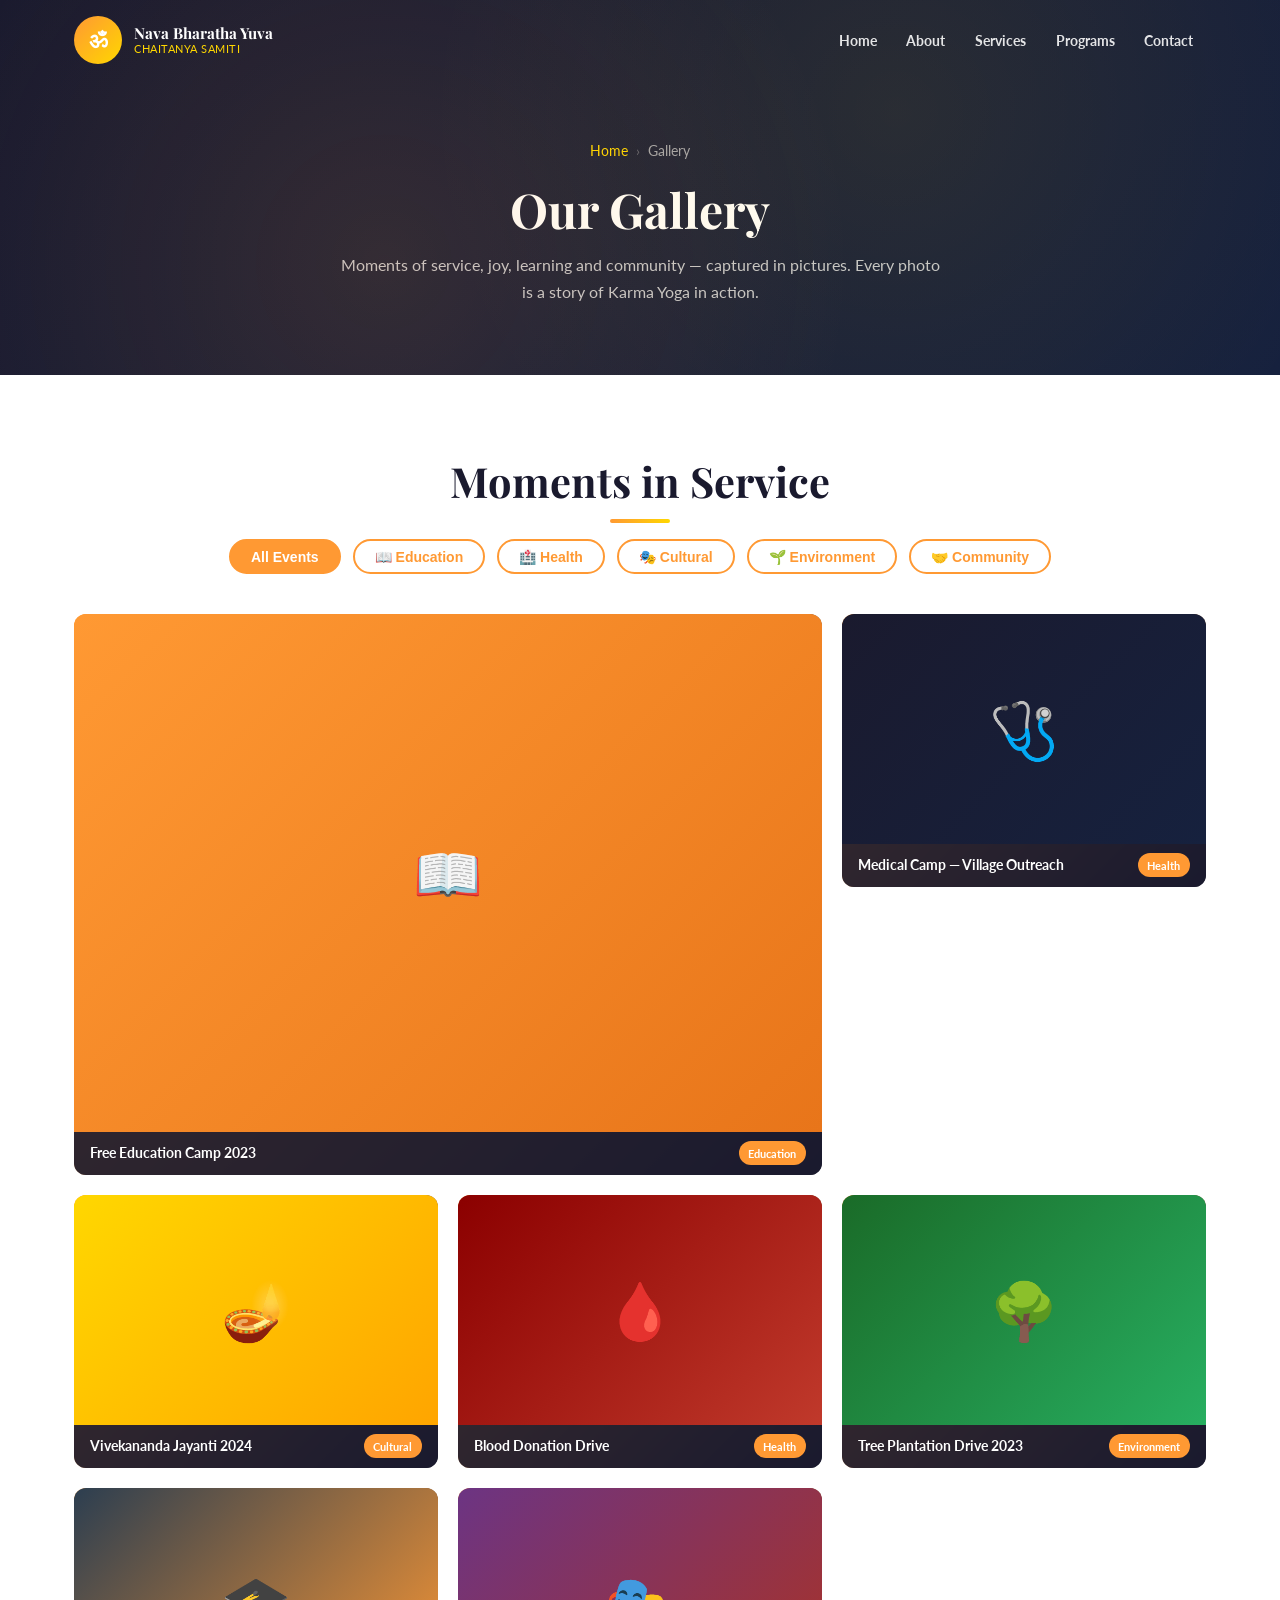
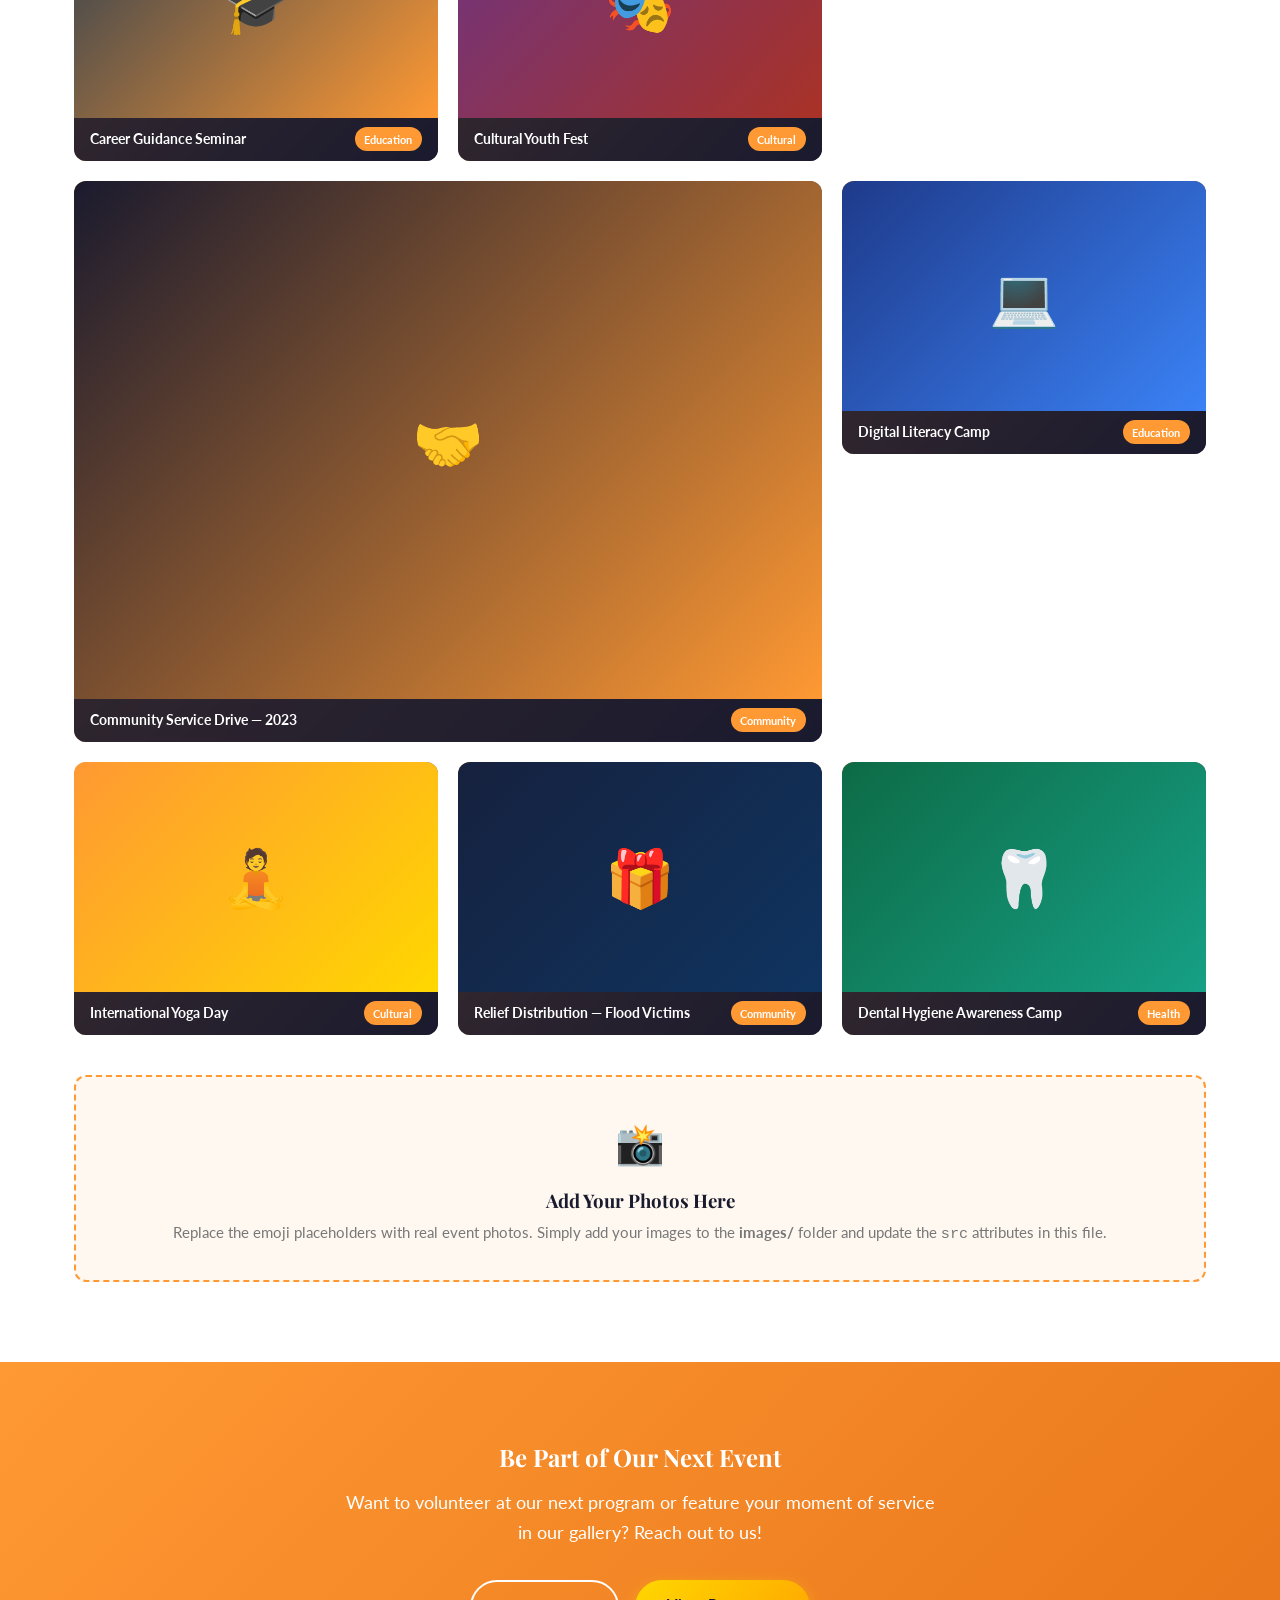
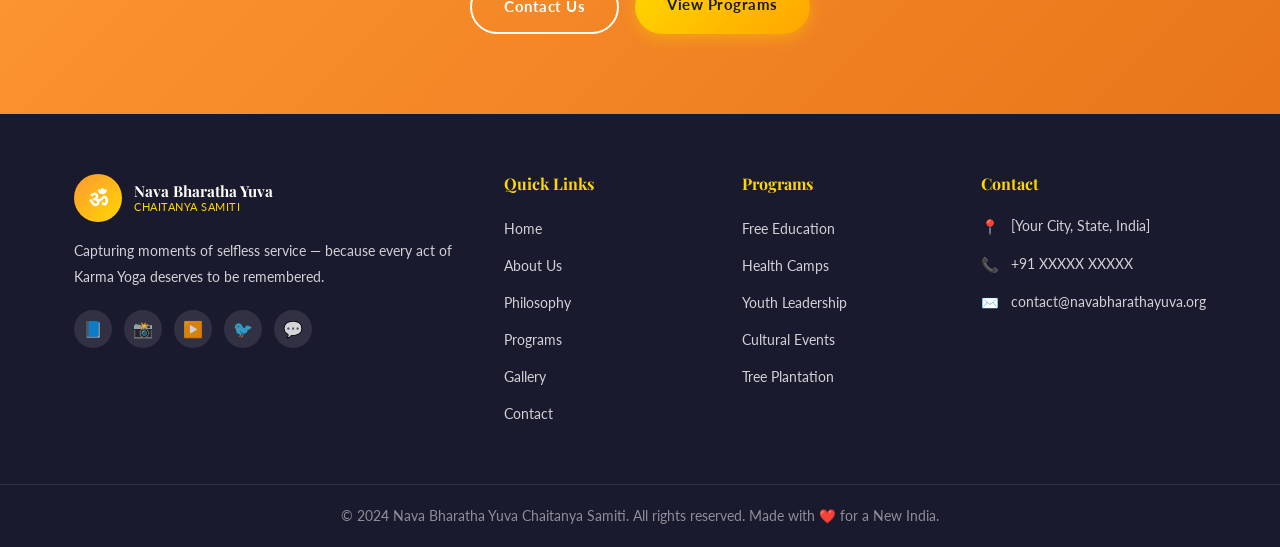
==== gallery.html @ 9624fcc8 "sample" ====
<!DOCTYPE html>
<html lang="en">
<head>
  <meta charset="UTF-8" />
  <meta name="viewport" content="width=device-width, initial-scale=1.0" />
  <title>Gallery — Nava Bharatha Yuva Chaitanya Samiti</title>
  <meta name="description" content="Photo gallery of Nava Bharatha Yuva Chaitanya Samiti events — education camps, health drives, cultural programs, tree plantation and community service." />
  <link rel="stylesheet" href="css/style.css" />
  <link rel="icon" href="data:image/svg+xml,<svg xmlns=%22http://www.w3.org/2000/svg%22 viewBox=%220 0 100 100%22><text y=%22.9em%22 font-size=%2290%22>🪔</text></svg>" />
  <style>
    /* Gallery specific overrides */
    .gallery-item {
      cursor: pointer;
      display: flex;
      flex-direction: column;
      overflow: hidden;
      position: relative;
    }
    .gitem-bg {
      flex: 1;
      display: flex;
      align-items: center;
      justify-content: center;
      font-size: 3.5rem;
      min-height: 180px;
      transition: transform 0.3s ease;
    }
    .gallery-item:hover .gitem-bg { transform: scale(1.07); }
    .gitem-footer {
      background: rgba(26,26,46,0.85);
      color: #fff;
      padding: 0.6rem 1rem;
      font-size: 0.85rem;
      font-weight: 700;
      display: flex;
      justify-content: space-between;
      align-items: center;
    }
    .gitem-cat {
      background: #FF9933;
      color: #fff;
      font-size: 0.7rem;
      padding: 0.15rem 0.6rem;
      border-radius: 50px;
      font-weight: 700;
    }
  </style>
</head>
<body>

<div id="page-loader">
  <div class="loader-om">🪔</div>
  <div class="loader-text">Nava Bharatha Yuva Chaitanya Samiti</div>
</div>

<!-- ── Navbar ── -->
<nav id="navbar">
  <div class="nav-container">
    <a href="index.html" class="nav-logo">
      <div class="nav-logo-icon">ॐ</div>
      <div class="nav-logo-text">
        <div class="name">Nava Bharatha Yuva</div>
        <div class="tagline">Chaitanya Samiti</div>
      </div>
    </a>
    <ul class="nav-links">
      <li><a href="index.html">Home</a></li>
      <li><a href="about.html">About</a></li>
      <li><a href="services.html">Services</a></li>
      <li><a href="programs.html">Programs</a></li>
      <li><a href="contact.html">Contact</a></li>
    </ul>
    <div class="hamburger" role="button" aria-label="Toggle menu">
      <span></span><span></span><span></span>
    </div>
  </div>
</nav>

<!-- ── Page Hero ── -->
<div class="page-hero">
  <div class="container">
    <div class="breadcrumb">
      <a href="index.html">Home</a>
      <span class="sep">›</span>
      <span>Gallery</span>
    </div>
    <h1>Our Gallery</h1>
    <p>Moments of service, joy, learning and community — captured in pictures. Every photo is a story of Karma Yoga in action.</p>
  </div>
</div>

<!-- ── Gallery ── -->
<section>
  <div class="container">
    <h2 class="section-title reveal">Moments in Service</h2>
    <span class="section-divider reveal"></span>

    <!-- Filter Buttons -->
    <div class="gallery-filters reveal">
      <button class="filter-btn active" data-filter="all">All Events</button>
      <button class="filter-btn" data-filter="education">📖 Education</button>
      <button class="filter-btn" data-filter="health">🏥 Health</button>
      <button class="filter-btn" data-filter="cultural">🎭 Cultural</button>
      <button class="filter-btn" data-filter="environment">🌱 Environment</button>
      <button class="filter-btn" data-filter="community">🤝 Community</button>
    </div>

    <!-- Gallery Grid -->
    <div class="gallery-grid">

      <div class="gallery-item span2" data-cat="education">
        <div class="gitem-bg" style="background:linear-gradient(135deg,#FF9933,#E8751A);">📖</div>
        <div class="gitem-footer">
          <span>Free Education Camp 2023</span>
          <span class="gitem-cat">Education</span>
        </div>
      </div>

      <div class="gallery-item" data-cat="health">
        <div class="gitem-bg" style="background:linear-gradient(135deg,#1A1A2E,#16213E);">🩺</div>
        <div class="gitem-footer">
          <span>Medical Camp — Village Outreach</span>
          <span class="gitem-cat">Health</span>
        </div>
      </div>

      <div class="gallery-item" data-cat="cultural">
        <div class="gitem-bg" style="background:linear-gradient(135deg,#FFD700,#FFA500);">🪔</div>
        <div class="gitem-footer">
          <span>Vivekananda Jayanti 2024</span>
          <span class="gitem-cat">Cultural</span>
        </div>
      </div>

      <div class="gallery-item" data-cat="health">
        <div class="gitem-bg" style="background:linear-gradient(135deg,#8B0000,#C0392B);">🩸</div>
        <div class="gitem-footer">
          <span>Blood Donation Drive</span>
          <span class="gitem-cat">Health</span>
        </div>
      </div>

      <div class="gallery-item" data-cat="environment">
        <div class="gitem-bg" style="background:linear-gradient(135deg,#1a6b28,#27ae60);">🌳</div>
        <div class="gitem-footer">
          <span>Tree Plantation Drive 2023</span>
          <span class="gitem-cat">Environment</span>
        </div>
      </div>

      <div class="gallery-item" data-cat="education">
        <div class="gitem-bg" style="background:linear-gradient(135deg,#2c3e50,#FF9933);">🎓</div>
        <div class="gitem-footer">
          <span>Career Guidance Seminar</span>
          <span class="gitem-cat">Education</span>
        </div>
      </div>

      <div class="gallery-item" data-cat="cultural">
        <div class="gitem-bg" style="background:linear-gradient(135deg,#6c3483,#a93226);">🎭</div>
        <div class="gitem-footer">
          <span>Cultural Youth Fest</span>
          <span class="gitem-cat">Cultural</span>
        </div>
      </div>

      <div class="gallery-item span2" data-cat="community">
        <div class="gitem-bg" style="background:linear-gradient(135deg,#1A1A2E,#FF9933);">🤝</div>
        <div class="gitem-footer">
          <span>Community Service Drive — 2023</span>
          <span class="gitem-cat">Community</span>
        </div>
      </div>

      <div class="gallery-item" data-cat="education">
        <div class="gitem-bg" style="background:linear-gradient(135deg,#1e3a8a,#3b82f6);">💻</div>
        <div class="gitem-footer">
          <span>Digital Literacy Camp</span>
          <span class="gitem-cat">Education</span>
        </div>
      </div>

      <div class="gallery-item" data-cat="cultural">
        <div class="gitem-bg" style="background:linear-gradient(135deg,#FF9933,#FFD700);">🧘</div>
        <div class="gitem-footer">
          <span>International Yoga Day</span>
          <span class="gitem-cat">Cultural</span>
        </div>
      </div>

      <div class="gallery-item" data-cat="community">
        <div class="gitem-bg" style="background:linear-gradient(135deg,#16213E,#0f3460);">🎁</div>
        <div class="gitem-footer">
          <span>Relief Distribution — Flood Victims</span>
          <span class="gitem-cat">Community</span>
        </div>
      </div>

      <div class="gallery-item" data-cat="health">
        <div class="gitem-bg" style="background:linear-gradient(135deg,#0d6b46,#16a085);">🦷</div>
        <div class="gitem-footer">
          <span>Dental Hygiene Awareness Camp</span>
          <span class="gitem-cat">Health</span>
        </div>
      </div>

    </div>

    <!-- Upload Note -->
    <div style="background:#FFF8F0;border:2px dashed #FF9933;border-radius:12px;padding:2rem;text-align:center;margin-top:2.5rem;" class="reveal">
      <div style="font-size:2.5rem;margin-bottom:0.75rem;">📸</div>
      <h3 style="margin-bottom:0.5rem;">Add Your Photos Here</h3>
      <p style="color:#777;font-size:0.95rem;">Replace the emoji placeholders with real event photos. Simply add your images to the <strong>images/</strong> folder and update the <code>src</code> attributes in this file.</p>
    </div>
  </div>
</section>

<!-- ── CTA ── -->
<section class="cta-section">
  <div class="container">
    <h2 class="reveal">Be Part of Our Next Event</h2>
    <p class="reveal">Want to volunteer at our next program or feature your moment of service in our gallery? Reach out to us!</p>
    <div class="cta-buttons reveal">
      <a href="contact.html" class="btn btn-outline">Contact Us</a>
      <a href="programs.html" class="btn btn-gold">View Programs</a>
    </div>
  </div>
</section>

<!-- ── Footer ── -->
<footer>
  <div class="container">
    <div class="footer-grid">
      <div class="footer-brand">
        <div class="nav-logo" style="margin-bottom:1rem;">
          <div class="nav-logo-icon" style="background:linear-gradient(135deg,#FF9933,#FFD700);">ॐ</div>
          <div class="nav-logo-text">
            <div class="name">Nava Bharatha Yuva</div>
            <div class="tagline">Chaitanya Samiti</div>
          </div>
        </div>
        <p>Capturing moments of selfless service — because every act of Karma Yoga deserves to be remembered.</p>
        <div class="social-links">
          <a href="#" class="social-link">📘</a>
          <a href="#" class="social-link">📸</a>
          <a href="#" class="social-link">▶️</a>
          <a href="#" class="social-link">🐦</a>
          <a href="#" class="social-link">💬</a>
        </div>
      </div>
      <div class="footer-col">
        <h4>Quick Links</h4>
        <ul>
          <li><a href="index.html">Home</a></li>
          <li><a href="about.html">About Us</a></li>
          <li><a href="philosophy.html">Philosophy</a></li>
          <li><a href="programs.html">Programs</a></li>
          <li><a href="gallery.html">Gallery</a></li>
          <li><a href="contact.html">Contact</a></li>
        </ul>
      </div>
      <div class="footer-col">
        <h4>Programs</h4>
        <ul>
          <li><a href="programs.html">Free Education</a></li>
          <li><a href="programs.html">Health Camps</a></li>
          <li><a href="programs.html">Youth Leadership</a></li>
          <li><a href="programs.html">Cultural Events</a></li>
          <li><a href="programs.html">Tree Plantation</a></li>
        </ul>
      </div>
      <div class="footer-col">
        <h4>Contact</h4>
        <div class="footer-contact-item">
          <span class="icon">📍</span>
          <span>[Your City, State, India]</span>
        </div>
        <div class="footer-contact-item">
          <span class="icon">📞</span>
          <span>+91 XXXXX XXXXX</span>
        </div>
        <div class="footer-contact-item">
          <span class="icon">✉️</span>
          <span>contact@navabharathayuva.org</span>
        </div>
      </div>
    </div>
  </div>
  <div class="footer-bottom">
    <div class="container">
      <p>© 2024 Nava Bharatha Yuva Chaitanya Samiti. All rights reserved. Made with <span>❤️</span> for a New India.</p>
    </div>
  </div>
</footer>

<script src="js/main.js"></script>
</body>
</html>
---- css/style.css ----
/* =========================================
   Nava Bharatha Yuva Chaitanya Samiti
   Main Stylesheet
   Color Palette:
     Saffron:     #FF6B00
     Deep Saffron:#FF9933
     Gold:        #FFD700
     Dark:        #1A1A2E
     White:       #FFFFFF
     Light BG:    #FFF8F0
========================================= */

@import url('https://fonts.googleapis.com/css2?family=Playfair+Display:ital,wght@0,400;0,600;0,700;1,400;1,600&family=Lato:wght@300;400;700&family=Tiro+Devanagari+Sanskrit&display=swap');

/* ── Reset & Base ──────────────────────── */
*, *::before, *::after { box-sizing: border-box; margin: 0; padding: 0; }

:root {
  --saffron:      #FF9933;
  --deep-saffron: #E8751A;
  --gold:         #FFD700;
  --dark:         #1A1A2E;
  --dark-alt:     #16213E;
  --white:        #FFFFFF;
  --light-bg:     #FFF8F0;
  --light-gray:   #F5F5F5;
  --text-body:    #333333;
  --text-muted:   #777777;
  --shadow:       0 4px 24px rgba(0,0,0,0.10);
  --shadow-heavy: 0 8px 40px rgba(0,0,0,0.18);
  --radius:       12px;
  --transition:   0.3s ease;
}

html { scroll-behavior: smooth; }

body {
  font-family: 'Lato', sans-serif;
  color: var(--text-body);
  background: var(--white);
  line-height: 1.7;
  overflow-x: hidden;
}

img { max-width: 100%; height: auto; display: block; }
a  { text-decoration: none; color: inherit; }
ul { list-style: none; }

/* ── Typography ────────────────────────── */
h1, h2, h3, h4 {
  font-family: 'Playfair Display', serif;
  line-height: 1.25;
  color: var(--dark);
}

.section-title {
  font-size: clamp(1.8rem, 4vw, 2.6rem);
  text-align: center;
  margin-bottom: 0.5rem;
}

.section-subtitle {
  text-align: center;
  color: var(--text-muted);
  font-size: 1.05rem;
  max-width: 620px;
  margin: 0 auto 3rem;
}

.section-divider {
  display: block;
  width: 60px;
  height: 4px;
  background: linear-gradient(90deg, var(--saffron), var(--gold));
  border-radius: 2px;
  margin: 0.75rem auto 1rem;
}

/* ── Layout ────────────────────────────── */
.container { max-width: 1180px; margin: 0 auto; padding: 0 1.5rem; }

section { padding: 80px 0; }

.section-light { background: var(--light-bg); }
.section-dark  { background: var(--dark); color: var(--white); }
.section-dark h2, .section-dark h3 { color: var(--white); }
.section-dark .section-subtitle { color: rgba(255,255,255,0.7); }

/* ── Buttons ───────────────────────────── */
.btn {
  display: inline-block;
  padding: 0.75rem 2rem;
  border-radius: 50px;
  font-weight: 700;
  font-size: 0.95rem;
  letter-spacing: 0.5px;
  cursor: pointer;
  transition: transform var(--transition), box-shadow var(--transition), background var(--transition);
  border: none;
}

.btn-primary {
  background: linear-gradient(135deg, var(--saffron), var(--deep-saffron));
  color: var(--white);
  box-shadow: 0 4px 15px rgba(255,153,51,0.4);
}
.btn-primary:hover {
  transform: translateY(-2px);
  box-shadow: 0 8px 25px rgba(255,153,51,0.5);
}

.btn-outline {
  background: transparent;
  color: var(--white);
  border: 2px solid var(--white);
}
.btn-outline:hover {
  background: var(--white);
  color: var(--saffron);
  transform: translateY(-2px);
}

.btn-gold {
  background: linear-gradient(135deg, var(--gold), #FFA500);
  color: var(--dark);
  box-shadow: 0 4px 15px rgba(255,215,0,0.4);
}
.btn-gold:hover {
  transform: translateY(-2px);
  box-shadow: 0 8px 25px rgba(255,215,0,0.5);
}

/* ── Navbar ────────────────────────────── */
#navbar {
  position: fixed;
  top: 0; left: 0; right: 0;
  z-index: 1000;
  padding: 1rem 0;
  transition: background var(--transition), box-shadow var(--transition), padding var(--transition);
}

#navbar.scrolled {
  background: rgba(26,26,46,0.97);
  box-shadow: 0 2px 20px rgba(0,0,0,0.3);
  padding: 0.6rem 0;
  backdrop-filter: blur(8px);
}

.nav-container {
  display: flex;
  align-items: center;
  justify-content: space-between;
  max-width: 1180px;
  margin: 0 auto;
  padding: 0 1.5rem;
}

.nav-logo {
  display: flex;
  align-items: center;
  gap: 0.75rem;
}

.nav-logo-icon {
  width: 48px;
  height: 48px;
  background: linear-gradient(135deg, var(--saffron), var(--gold));
  border-radius: 50%;
  display: flex;
  align-items: center;
  justify-content: center;
  font-size: 1.4rem;
  color: var(--white);
  font-weight: 700;
  flex-shrink: 0;
}

.nav-logo-text {
  line-height: 1.2;
}
.nav-logo-text .name {
  font-family: 'Playfair Display', serif;
  font-size: 0.95rem;
  font-weight: 700;
  color: var(--white);
}
.nav-logo-text .tagline {
  font-size: 0.7rem;
  color: var(--gold);
  letter-spacing: 0.5px;
  text-transform: uppercase;
}

.nav-links {
  display: flex;
  align-items: center;
  gap: 0.25rem;
}

.nav-links a {
  color: rgba(255,255,255,0.88);
  font-size: 0.9rem;
  font-weight: 700;
  padding: 0.4rem 0.8rem;
  border-radius: 6px;
  transition: color var(--transition), background var(--transition);
  position: relative;
}

.nav-links a::after {
  content: '';
  position: absolute;
  bottom: -2px; left: 50%;
  width: 0; height: 2px;
  background: var(--gold);
  transition: width var(--transition), left var(--transition);
  border-radius: 2px;
}
.nav-links a:hover::after,
.nav-links a.active::after { width: 80%; left: 10%; }
.nav-links a:hover { color: var(--gold); }
.nav-links a.active { color: var(--gold); }

.nav-donate-btn {
  background: linear-gradient(135deg, var(--saffron), var(--deep-saffron));
  color: var(--white) !important;
  padding: 0.45rem 1.2rem !important;
  border-radius: 50px !important;
  box-shadow: 0 4px 12px rgba(255,153,51,0.4);
}
.nav-donate-btn:hover { transform: translateY(-1px); }
.nav-donate-btn::after { display: none; }

.hamburger {
  display: none;
  flex-direction: column;
  gap: 5px;
  cursor: pointer;
  padding: 4px;
}
.hamburger span {
  display: block;
  width: 26px; height: 2px;
  background: var(--white);
  border-radius: 2px;
  transition: transform var(--transition), opacity var(--transition);
}
.hamburger.open span:nth-child(1) { transform: translateY(7px) rotate(45deg); }
.hamburger.open span:nth-child(2) { opacity: 0; }
.hamburger.open span:nth-child(3) { transform: translateY(-7px) rotate(-45deg); }

/* ── Hero ──────────────────────────────── */
#hero {
  min-height: 100vh;
  background:
    linear-gradient(to bottom, rgba(26,26,46,0.75) 0%, rgba(26,26,46,0.55) 60%, rgba(26,26,46,0.85) 100%),
    url('../images/hero-bg.jpg') center/cover no-repeat fixed;
  display: flex;
  align-items: center;
  justify-content: center;
  text-align: center;
  color: var(--white);
  position: relative;
  overflow: hidden;
}

.hero-bg-pattern {
  position: absolute; inset: 0;
  background-image: radial-gradient(circle at 20% 80%, rgba(255,153,51,0.15) 0%, transparent 50%),
                    radial-gradient(circle at 80% 20%, rgba(255,215,0,0.12) 0%, transparent 50%);
  pointer-events: none;
}

.hero-content { position: relative; z-index: 2; padding: 2rem 1.5rem; max-width: 860px; }

.hero-badge {
  display: inline-block;
  background: rgba(255,153,51,0.2);
  border: 1px solid rgba(255,153,51,0.5);
  color: var(--gold);
  padding: 0.35rem 1.2rem;
  border-radius: 50px;
  font-size: 0.8rem;
  letter-spacing: 2px;
  text-transform: uppercase;
  margin-bottom: 1.5rem;
  animation: fadeInDown 0.8s ease both;
}

.hero-title {
  font-size: clamp(2rem, 5vw, 3.5rem);
  color: var(--white);
  margin-bottom: 0.5rem;
  animation: fadeInDown 0.9s ease 0.1s both;
}
.hero-title span { color: var(--gold); }

.hero-subtitle {
  font-size: clamp(0.95rem, 2.5vw, 1.2rem);
  color: rgba(255,255,255,0.85);
  margin-bottom: 2rem;
  font-weight: 300;
  letter-spacing: 1px;
  animation: fadeInDown 1s ease 0.2s both;
}

.hero-quote {
  font-family: 'Playfair Display', serif;
  font-size: clamp(1.1rem, 3vw, 1.6rem);
  font-style: italic;
  color: var(--gold);
  border-left: 4px solid var(--saffron);
  padding: 1rem 1.5rem;
  margin: 1.5rem auto 2.5rem;
  max-width: 700px;
  background: rgba(255,153,51,0.08);
  border-radius: 0 12px 12px 0;
  animation: fadeInUp 1.1s ease 0.3s both;
}

.hero-quote cite { display: block; font-size: 0.85rem; color: rgba(255,255,255,0.7); font-style: normal; margin-top: 0.5rem; }

.hero-buttons {
  display: flex;
  gap: 1rem;
  justify-content: center;
  flex-wrap: wrap;
  animation: fadeInUp 1.2s ease 0.4s both;
}

.hero-scroll {
  position: absolute;
  bottom: 2rem;
  left: 50%;
  transform: translateX(-50%);
  animation: bounce 2s infinite;
  color: rgba(255,255,255,0.7);
  font-size: 1.5rem;
  cursor: pointer;
}

/* ── Stats Bar ─────────────────────────── */
.stats-bar {
  background: linear-gradient(135deg, var(--dark), var(--dark-alt));
  padding: 2.5rem 0;
}
.stats-grid {
  display: grid;
  grid-template-columns: repeat(4, 1fr);
  gap: 1rem;
  text-align: center;
}
.stat-item { padding: 1rem; }
.stat-number {
  font-family: 'Playfair Display', serif;
  font-size: 2.5rem;
  font-weight: 700;
  color: var(--gold);
  line-height: 1;
}
.stat-label { font-size: 0.85rem; color: rgba(255,255,255,0.7); margin-top: 0.3rem; text-transform: uppercase; letter-spacing: 1px; }

/* ── About Snippet ─────────────────────── */
.about-grid {
  display: grid;
  grid-template-columns: 1fr 1fr;
  gap: 4rem;
  align-items: center;
}
.about-img-wrap {
  position: relative;
}
.about-img-wrap img {
  border-radius: var(--radius);
  box-shadow: var(--shadow-heavy);
  width: 100%;
}
.about-img-badge {
  position: absolute;
  bottom: -1rem;
  right: -1rem;
  background: linear-gradient(135deg, var(--saffron), var(--gold));
  color: var(--white);
  padding: 1rem 1.5rem;
  border-radius: var(--radius);
  font-family: 'Playfair Display', serif;
  text-align: center;
  box-shadow: var(--shadow);
}
.about-img-badge strong { display: block; font-size: 1.8rem; line-height: 1; }
.about-img-badge span { font-size: 0.75rem; }

.about-content { }
.about-content h2 { margin-bottom: 1.25rem; }
.about-content p { color: var(--text-muted); margin-bottom: 1rem; }
.about-content .btn { margin-top: 1rem; }

/* ── Pillars ───────────────────────────── */
.pillars-grid {
  display: grid;
  grid-template-columns: repeat(3, 1fr);
  gap: 2rem;
}
.pillar-card {
  background: var(--white);
  border-radius: var(--radius);
  padding: 2rem;
  text-align: center;
  box-shadow: var(--shadow);
  border-top: 4px solid var(--saffron);
  transition: transform var(--transition), box-shadow var(--transition);
}
.pillar-card:hover { transform: translateY(-6px); box-shadow: var(--shadow-heavy); }
.pillar-icon {
  font-size: 2.5rem;
  margin-bottom: 1rem;
  display: block;
}
.pillar-card h3 { font-size: 1.2rem; margin-bottom: 0.75rem; }
.pillar-card p { color: var(--text-muted); font-size: 0.95rem; }

/* ── Programs Preview ──────────────────── */
.programs-grid {
  display: grid;
  grid-template-columns: repeat(3, 1fr);
  gap: 2rem;
}
.program-card {
  border-radius: var(--radius);
  overflow: hidden;
  box-shadow: var(--shadow);
  background: var(--white);
  transition: transform var(--transition);
}
.program-card:hover { transform: translateY(-5px); }
.program-card-img {
  height: 200px;
  background: linear-gradient(135deg, var(--saffron), var(--deep-saffron));
  display: flex;
  align-items: center;
  justify-content: center;
  font-size: 4rem;
}
.program-card-body { padding: 1.5rem; }
.program-card-body h3 { font-size: 1.15rem; margin-bottom: 0.5rem; }
.program-card-body p { font-size: 0.9rem; color: var(--text-muted); }

/* ── Quote Rotator ─────────────────────── */
#quote-section {
  background: linear-gradient(135deg, var(--dark) 0%, var(--dark-alt) 100%);
  padding: 80px 0;
  text-align: center;
  position: relative;
  overflow: hidden;
}
#quote-section::before {
  content: '\201C';
  position: absolute;
  top: -2rem; left: 5%;
  font-size: 15rem;
  color: rgba(255,153,51,0.06);
  font-family: Georgia, serif;
  line-height: 1;
  pointer-events: none;
}
.quote-rotator { max-width: 800px; margin: 0 auto; }
.quote-text {
  font-family: 'Playfair Display', serif;
  font-size: clamp(1.3rem, 3vw, 2rem);
  font-style: italic;
  color: var(--white);
  min-height: 6rem;
  display: flex;
  align-items: center;
  justify-content: center;
  transition: opacity 0.6s ease;
  line-height: 1.5;
}
.quote-text.fade { opacity: 0; }
.quote-attribution {
  color: var(--gold);
  font-size: 0.9rem;
  margin-top: 1.5rem;
  letter-spacing: 2px;
  text-transform: uppercase;
}
.quote-dots {
  display: flex;
  gap: 0.5rem;
  justify-content: center;
  margin-top: 2rem;
}
.quote-dot {
  width: 8px; height: 8px;
  border-radius: 50%;
  background: rgba(255,255,255,0.3);
  cursor: pointer;
  transition: background var(--transition), transform var(--transition);
}
.quote-dot.active { background: var(--gold); transform: scale(1.3); }

/* ── CTA Section ───────────────────────── */
.cta-section {
  background: linear-gradient(135deg, var(--saffron), var(--deep-saffron));
  padding: 80px 0;
  text-align: center;
  color: var(--white);
}
.cta-section h2 { color: var(--white); margin-bottom: 1rem; }
.cta-section p { font-size: 1.1rem; opacity: 0.9; margin-bottom: 2rem; max-width: 600px; margin-left: auto; margin-right: auto; }
.cta-buttons { display: flex; gap: 1rem; justify-content: center; flex-wrap: wrap; }

/* ── Footer ────────────────────────────── */
footer {
  background: var(--dark);
  color: rgba(255,255,255,0.8);
  padding: 60px 0 0;
}
.footer-grid {
  display: grid;
  grid-template-columns: 2fr 1fr 1fr 1fr;
  gap: 3rem;
  margin-bottom: 3rem;
}
.footer-brand p { font-size: 0.9rem; margin-top: 1rem; line-height: 1.8; }
.footer-col h4 {
  font-family: 'Playfair Display', serif;
  color: var(--gold);
  margin-bottom: 1.25rem;
  font-size: 1rem;
}
.footer-col ul li { margin-bottom: 0.6rem; }
.footer-col ul li a {
  font-size: 0.9rem;
  transition: color var(--transition);
}
.footer-col ul li a:hover { color: var(--saffron); }

.footer-contact-item {
  display: flex;
  gap: 0.75rem;
  margin-bottom: 0.75rem;
  font-size: 0.9rem;
}
.footer-contact-item .icon { color: var(--saffron); flex-shrink: 0; margin-top: 0.1rem; }

.social-links { display: flex; gap: 0.75rem; margin-top: 1.25rem; }
.social-link {
  width: 38px; height: 38px;
  border-radius: 50%;
  background: rgba(255,255,255,0.1);
  display: flex;
  align-items: center;
  justify-content: center;
  font-size: 1rem;
  transition: background var(--transition), transform var(--transition);
}
.social-link:hover { background: var(--saffron); transform: translateY(-2px); }

.footer-bottom {
  border-top: 1px solid rgba(255,255,255,0.1);
  padding: 1.25rem 0;
  text-align: center;
  font-size: 0.85rem;
  color: rgba(255,255,255,0.5);
}
.footer-bottom span { color: var(--saffron); }

/* ── Page Hero (inner pages) ───────────── */
.page-hero {
  background: linear-gradient(135deg, var(--dark) 0%, var(--dark-alt) 100%);
  padding: 140px 0 70px;
  text-align: center;
  color: var(--white);
  position: relative;
  overflow: hidden;
}
.page-hero::after {
  content: '';
  position: absolute; inset: 0;
  background-image: radial-gradient(circle at 30% 70%, rgba(255,153,51,0.12) 0%, transparent 50%),
                    radial-gradient(circle at 70% 30%, rgba(255,215,0,0.08) 0%, transparent 50%);
  pointer-events: none;
}
.page-hero h1 { color: var(--white); font-size: clamp(2rem, 5vw, 3rem); }
.page-hero p  { color: rgba(255,255,255,0.75); margin-top: 0.75rem; max-width: 600px; margin-left: auto; margin-right: auto; }
.breadcrumb {
  display: flex;
  gap: 0.5rem;
  justify-content: center;
  align-items: center;
  font-size: 0.85rem;
  color: rgba(255,255,255,0.6);
  margin-bottom: 1rem;
}
.breadcrumb a { color: var(--gold); }
.breadcrumb .sep { color: rgba(255,255,255,0.3); }

/* ── About Page ────────────────────────── */
.mission-vision-grid {
  display: grid;
  grid-template-columns: 1fr 1fr;
  gap: 2rem;
  margin-top: 3rem;
}
.mv-card {
  background: var(--white);
  border-radius: var(--radius);
  padding: 2.5rem;
  box-shadow: var(--shadow);
  border-top: 4px solid var(--gold);
}
.mv-card h3 { font-size: 1.4rem; margin-bottom: 1rem; }
.mv-card p  { color: var(--text-muted); line-height: 1.8; }

.timeline { margin-top: 3rem; position: relative; }
.timeline::before {
  content: '';
  position: absolute;
  left: 50%;
  top: 0; bottom: 0;
  width: 2px;
  background: linear-gradient(to bottom, var(--saffron), var(--gold));
  transform: translateX(-50%);
}
.timeline-item {
  display: grid;
  grid-template-columns: 1fr 1fr;
  gap: 2rem;
  margin-bottom: 2.5rem;
  position: relative;
}
.timeline-item:nth-child(even) .timeline-content { grid-column: 2; }
.timeline-item:nth-child(even) .timeline-year    { grid-column: 1; grid-row: 1; text-align: right; }
.timeline-dot {
  position: absolute;
  left: 50%;
  top: 0;
  transform: translateX(-50%);
  width: 14px; height: 14px;
  border-radius: 50%;
  background: var(--saffron);
  border: 3px solid var(--white);
  box-shadow: 0 0 0 3px var(--saffron);
}
.timeline-year {
  font-family: 'Playfair Display', serif;
  font-size: 1.8rem;
  font-weight: 700;
  color: var(--saffron);
  align-self: flex-start;
  padding-top: 0;
}
.timeline-content {
  background: var(--white);
  padding: 1.5rem;
  border-radius: var(--radius);
  box-shadow: var(--shadow);
}
.timeline-content h4 { margin-bottom: 0.5rem; }
.timeline-content p  { font-size: 0.9rem; color: var(--text-muted); }

.trustees-grid {
  display: grid;
  grid-template-columns: repeat(4, 1fr);
  gap: 2rem;
  margin-top: 3rem;
}
.trustee-card {
  text-align: center;
  background: var(--white);
  border-radius: var(--radius);
  padding: 2rem 1.5rem;
  box-shadow: var(--shadow);
  transition: transform var(--transition);
}
.trustee-card:hover { transform: translateY(-5px); }
.trustee-avatar {
  width: 100px; height: 100px;
  border-radius: 50%;
  margin: 0 auto 1rem;
  background: linear-gradient(135deg, var(--saffron), var(--gold));
  display: flex;
  align-items: center;
  justify-content: center;
  font-size: 2.5rem;
  color: var(--white);
  font-family: 'Playfair Display', serif;
  font-weight: 700;
}
.trustee-avatar img {
  width: 100%; height: 100%;
  border-radius: 50%;
  object-fit: cover;
}
.trustee-card h4 { margin-bottom: 0.25rem; }
.trustee-card .role { font-size: 0.85rem; color: var(--saffron); font-weight: 700; }

/* ── Philosophy Page ───────────────────── */
.philosophy-intro {
  display: grid;
  grid-template-columns: 1fr 2fr;
  gap: 4rem;
  align-items: start;
}
.sw-portrait {
  border-radius: var(--radius);
  overflow: hidden;
  box-shadow: var(--shadow-heavy);
  position: relative;
}
.sw-portrait::after {
  content: '';
  position: absolute;
  inset: 0;
  background: linear-gradient(to top, rgba(26,26,46,0.5) 0%, transparent 60%);
}
.sw-portrait img { width: 100%; }

.teachings-grid {
  display: grid;
  grid-template-columns: repeat(2, 1fr);
  gap: 2rem;
  margin-top: 3rem;
}
.teaching-card {
  background: var(--white);
  border-radius: var(--radius);
  padding: 2rem;
  box-shadow: var(--shadow);
  border-left: 5px solid var(--saffron);
  transition: transform var(--transition);
}
.teaching-card:hover { transform: translateX(4px); }
.teaching-card h3 { margin-bottom: 0.75rem; font-size: 1.15rem; }
.teaching-card p  { font-size: 0.93rem; color: var(--text-muted); }
.teaching-icon { font-size: 1.8rem; margin-bottom: 0.75rem; display: block; }

.quotes-mosaic {
  display: grid;
  grid-template-columns: repeat(3, 1fr);
  gap: 1.5rem;
  margin-top: 3rem;
}
.q-card {
  background: linear-gradient(135deg, var(--dark), var(--dark-alt));
  color: var(--white);
  border-radius: var(--radius);
  padding: 2rem;
  position: relative;
}
.q-card::before {
  content: '\201C';
  position: absolute;
  top: 0.5rem; left: 1rem;
  font-size: 4rem;
  color: rgba(255,153,51,0.3);
  font-family: Georgia, serif;
  line-height: 1;
}
.q-card p {
  font-family: 'Playfair Display', serif;
  font-style: italic;
  font-size: 0.95rem;
  line-height: 1.7;
  margin-top: 1rem;
}
.q-card.highlight { background: linear-gradient(135deg, var(--saffron), var(--deep-saffron)); }

/* ── Programs Page ─────────────────────── */
.programs-list { margin-top: 3rem; }
.program-item {
  display: grid;
  grid-template-columns: 80px 1fr;
  gap: 2rem;
  background: var(--white);
  border-radius: var(--radius);
  padding: 2rem;
  margin-bottom: 1.5rem;
  box-shadow: var(--shadow);
  transition: transform var(--transition);
  align-items: start;
}
.program-item:hover { transform: translateX(5px); }
.program-num {
  width: 80px; height: 80px;
  border-radius: 50%;
  background: linear-gradient(135deg, var(--saffron), var(--gold));
  display: flex;
  align-items: center;
  justify-content: center;
  font-size: 2rem;
  color: var(--white);
  flex-shrink: 0;
}
.program-details h3 { font-size: 1.25rem; margin-bottom: 0.5rem; }
.program-details p  { color: var(--text-muted); font-size: 0.95rem; }
.program-tags { display: flex; gap: 0.5rem; flex-wrap: wrap; margin-top: 0.75rem; }
.tag {
  background: var(--light-bg);
  color: var(--saffron);
  font-size: 0.75rem;
  font-weight: 700;
  padding: 0.2rem 0.75rem;
  border-radius: 50px;
  border: 1px solid rgba(255,153,51,0.3);
}

/* ── Gallery Page ──────────────────────── */
.gallery-filters {
  display: flex;
  gap: 0.75rem;
  justify-content: center;
  flex-wrap: wrap;
  margin-bottom: 2.5rem;
}
.filter-btn {
  padding: 0.45rem 1.25rem;
  border-radius: 50px;
  border: 2px solid var(--saffron);
  background: transparent;
  color: var(--saffron);
  font-weight: 700;
  font-size: 0.875rem;
  cursor: pointer;
  transition: background var(--transition), color var(--transition);
}
.filter-btn.active,
.filter-btn:hover { background: var(--saffron); color: var(--white); }

.gallery-grid {
  display: grid;
  grid-template-columns: repeat(3, 1fr);
  gap: 1.25rem;
}
.gallery-item {
  border-radius: var(--radius);
  overflow: hidden;
  cursor: pointer;
  position: relative;
  aspect-ratio: 4/3;
  background: linear-gradient(135deg, var(--saffron), var(--dark));
}
.gallery-item-inner {
  width: 100%; height: 100%;
  display: flex;
  align-items: center;
  justify-content: center;
  flex-direction: column;
  color: var(--white);
  font-size: 3rem;
  transition: transform var(--transition);
}
.gallery-item:hover .gallery-item-inner { transform: scale(1.05); }
.gallery-item-overlay {
  position: absolute; inset: 0;
  background: rgba(26,26,46,0.7);
  display: flex;
  align-items: center;
  justify-content: center;
  opacity: 0;
  transition: opacity var(--transition);
  color: var(--white);
  font-size: 2rem;
}
.gallery-item:hover .gallery-item-overlay { opacity: 1; }
.gallery-item-label {
  font-size: 0.85rem;
  margin-top: 0.5rem;
  font-weight: 700;
  text-align: center;
}
.gallery-item.span2 { grid-column: span 2; }

/* ── Contact Page ──────────────────────── */
.contact-grid {
  display: grid;
  grid-template-columns: 1fr 1.5fr;
  gap: 3rem;
  align-items: start;
}
.contact-info-card {
  background: linear-gradient(135deg, var(--dark), var(--dark-alt));
  color: var(--white);
  border-radius: var(--radius);
  padding: 2.5rem;
}
.contact-info-card h3 { color: var(--gold); margin-bottom: 2rem; }
.cinfo-item {
  display: flex;
  gap: 1rem;
  margin-bottom: 1.5rem;
  align-items: flex-start;
}
.cinfo-icon {
  width: 44px; height: 44px;
  border-radius: 50%;
  background: rgba(255,153,51,0.2);
  display: flex;
  align-items: center;
  justify-content: center;
  font-size: 1.2rem;
  flex-shrink: 0;
  color: var(--gold);
}
.cinfo-label { font-size: 0.75rem; color: rgba(255,255,255,0.5); text-transform: uppercase; letter-spacing: 1px; }
.cinfo-value { font-size: 0.95rem; color: var(--white); margin-top: 0.15rem; }

.contact-form {
  background: var(--white);
  border-radius: var(--radius);
  padding: 2.5rem;
  box-shadow: var(--shadow);
}
.contact-form h3 { margin-bottom: 2rem; }
.form-group { margin-bottom: 1.25rem; }
.form-group label {
  display: block;
  font-size: 0.85rem;
  font-weight: 700;
  color: var(--dark);
  margin-bottom: 0.4rem;
}
.form-group input,
.form-group select,
.form-group textarea {
  width: 100%;
  padding: 0.75rem 1rem;
  border: 2px solid #E5E5E5;
  border-radius: 8px;
  font-family: 'Lato', sans-serif;
  font-size: 0.95rem;
  color: var(--text-body);
  transition: border-color var(--transition);
  outline: none;
}
.form-group input:focus,
.form-group select:focus,
.form-group textarea:focus { border-color: var(--saffron); }
.form-group textarea { resize: vertical; min-height: 130px; }
.form-row { display: grid; grid-template-columns: 1fr 1fr; gap: 1rem; }

.map-wrap {
  margin-top: 4rem;
  border-radius: var(--radius);
  overflow: hidden;
  box-shadow: var(--shadow);
  height: 320px;
  background: linear-gradient(135deg, rgba(26,26,46,0.9), rgba(22,33,62,0.9));
  display: flex;
  align-items: center;
  justify-content: center;
  color: var(--white);
  text-align: center;
  font-size: 1rem;
}
.map-wrap p { opacity: 0.7; margin-top: 0.5rem; font-size: 0.9rem; }

/* ── Animations ────────────────────────── */
@keyframes fadeInDown {
  from { opacity: 0; transform: translateY(-20px); }
  to   { opacity: 1; transform: translateY(0); }
}
@keyframes fadeInUp {
  from { opacity: 0; transform: translateY(20px); }
  to   { opacity: 1; transform: translateY(0); }
}
@keyframes bounce {
  0%, 100% { transform: translateX(-50%) translateY(0); }
  50%       { transform: translateX(-50%) translateY(8px); }
}
@keyframes spin { to { transform: rotate(360deg); } }

.reveal {
  opacity: 0;
  transform: translateY(30px);
  transition: opacity 0.7s ease, transform 0.7s ease;
}
.reveal.visible { opacity: 1; transform: translateY(0); }

/* ── Lightbox ──────────────────────────── */
.lightbox {
  position: fixed; inset: 0;
  background: rgba(0,0,0,0.92);
  z-index: 9999;
  display: none;
  align-items: center;
  justify-content: center;
}
.lightbox.open { display: flex; }
.lightbox-content {
  max-width: 800px;
  width: 90%;
  background: var(--dark);
  border-radius: var(--radius);
  overflow: hidden;
  position: relative;
}
.lightbox-close {
  position: absolute;
  top: 1rem; right: 1rem;
  background: rgba(255,255,255,0.15);
  border: none;
  color: var(--white);
  width: 36px; height: 36px;
  border-radius: 50%;
  cursor: pointer;
  font-size: 1.2rem;
  display: flex;
  align-items: center;
  justify-content: center;
}

/* ── Loader ────────────────────────────── */
#page-loader {
  position: fixed; inset: 0;
  background: var(--dark);
  z-index: 9998;
  display: flex;
  align-items: center;
  justify-content: center;
  flex-direction: column;
  gap: 1.5rem;
  transition: opacity 0.5s ease;
}
#page-loader.hide { opacity: 0; pointer-events: none; }
.loader-om {
  font-size: 3rem;
  color: var(--gold);
  animation: spin 3s linear infinite;
}
.loader-text {
  color: rgba(255,255,255,0.7);
  font-size: 0.9rem;
  letter-spacing: 2px;
  text-transform: uppercase;
}

/* ── Responsive ────────────────────────── */
@media (max-width: 1024px) {
  .footer-grid       { grid-template-columns: 1fr 1fr; }
  .trustees-grid     { grid-template-columns: repeat(2, 1fr); }
  .quotes-mosaic     { grid-template-columns: repeat(2, 1fr); }
}

@media (max-width: 768px) {
  section { padding: 60px 0; }

  .nav-links { display: none; flex-direction: column; position: absolute; top: 100%; left: 0; right: 0; background: rgba(26,26,46,0.98); padding: 1.5rem; gap: 0.5rem; }
  .nav-links.open { display: flex; }
  .nav-links a { padding: 0.6rem 1rem; }
  .hamburger { display: flex; }

  .about-grid, .contact-grid, .philosophy-intro, .mission-vision-grid { grid-template-columns: 1fr; }
  .about-img-badge { bottom: 1rem; right: 1rem; }

  .pillars-grid, .programs-grid, .teachings-grid { grid-template-columns: 1fr; }
  .stats-grid { grid-template-columns: repeat(2, 1fr); }
  .gallery-grid { grid-template-columns: repeat(2, 1fr); }
  .gallery-item.span2 { grid-column: span 1; }

  .trustees-grid { grid-template-columns: repeat(2, 1fr); }
  .quotes-mosaic { grid-template-columns: 1fr; }
  .timeline::before { left: 1rem; }
  .timeline-item { grid-template-columns: 1fr; padding-left: 2.5rem; }
  .timeline-item:nth-child(even) .timeline-content { grid-column: 1; }
  .timeline-item:nth-child(even) .timeline-year    { grid-column: 1; grid-row: auto; text-align: left; }
  .timeline-dot { left: 1rem; }

  .footer-grid { grid-template-columns: 1fr; gap: 2rem; }
  .form-row { grid-template-columns: 1fr; }
}

@media (max-width: 480px) {
  .gallery-grid { grid-template-columns: 1fr; }
  .stats-grid   { grid-template-columns: repeat(2, 1fr); }
  .hero-buttons { flex-direction: column; align-items: center; }
  .trustees-grid { grid-template-columns: 1fr; }
}
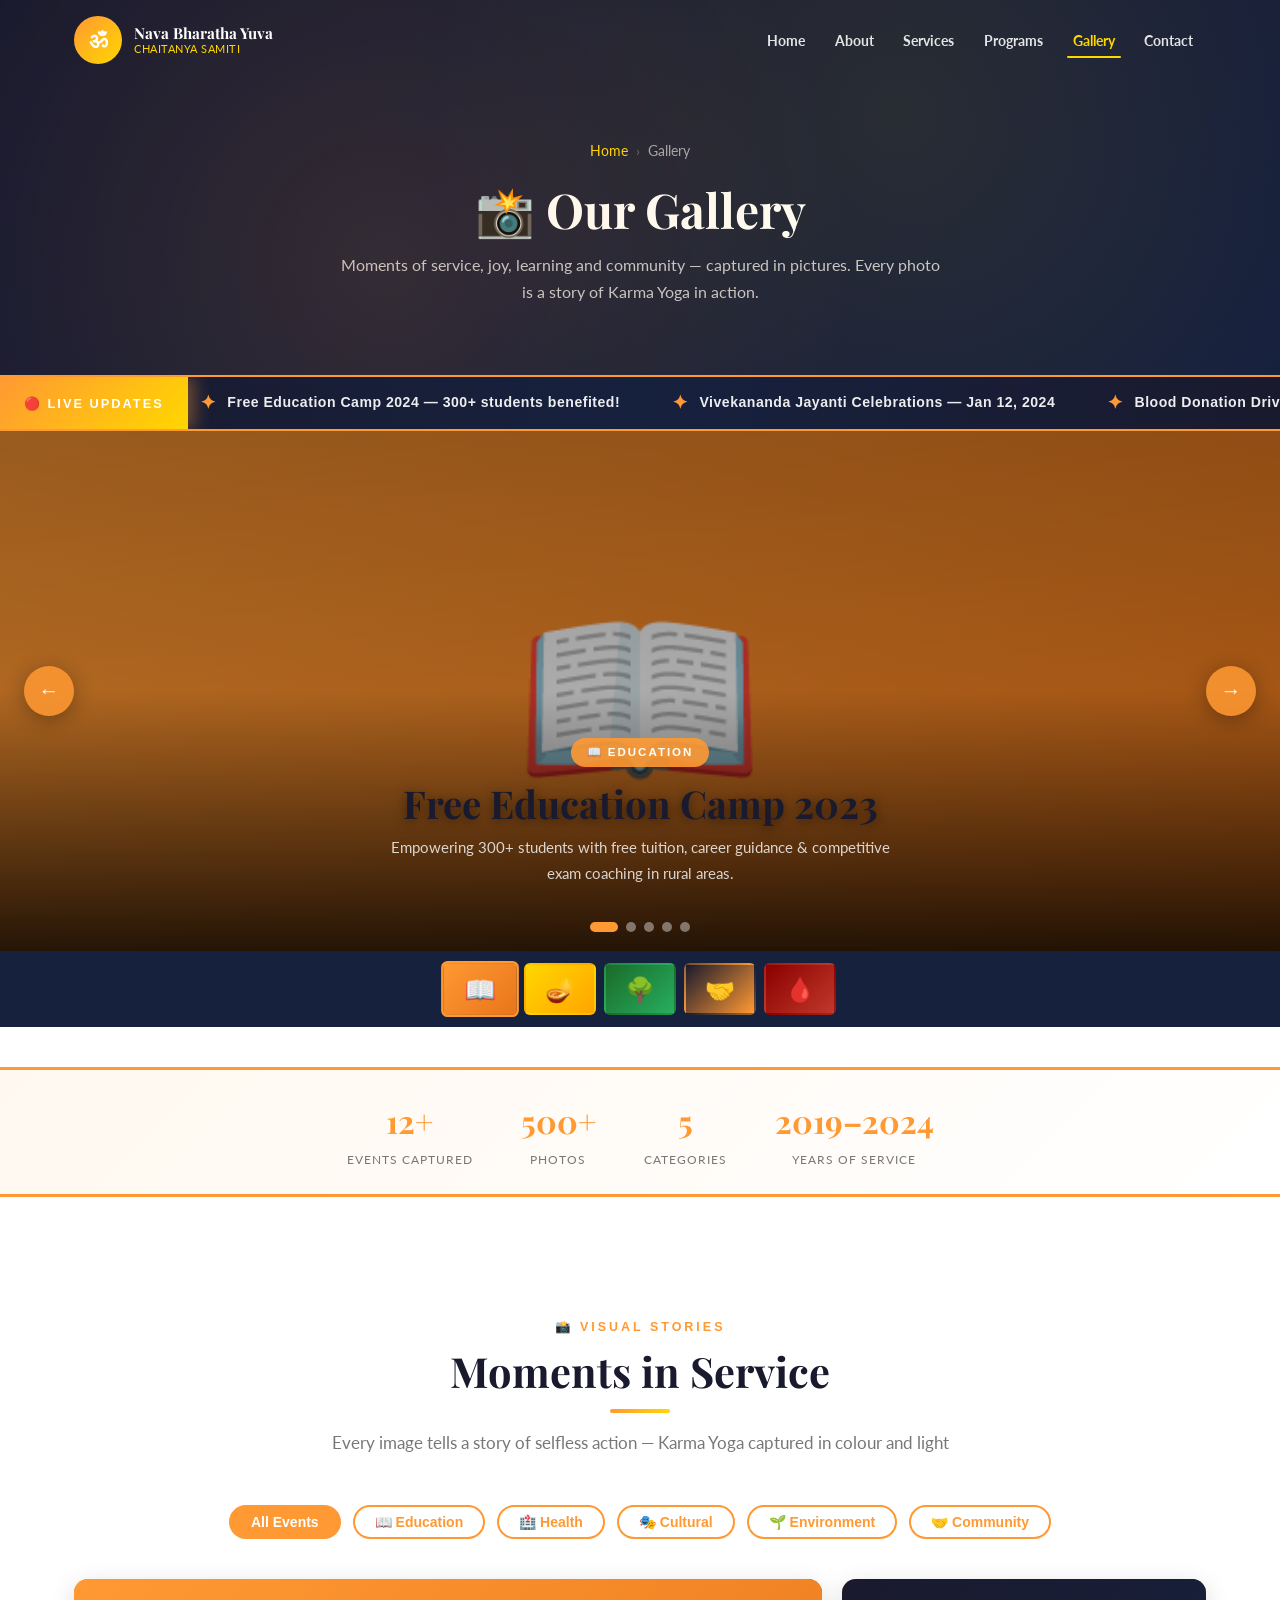
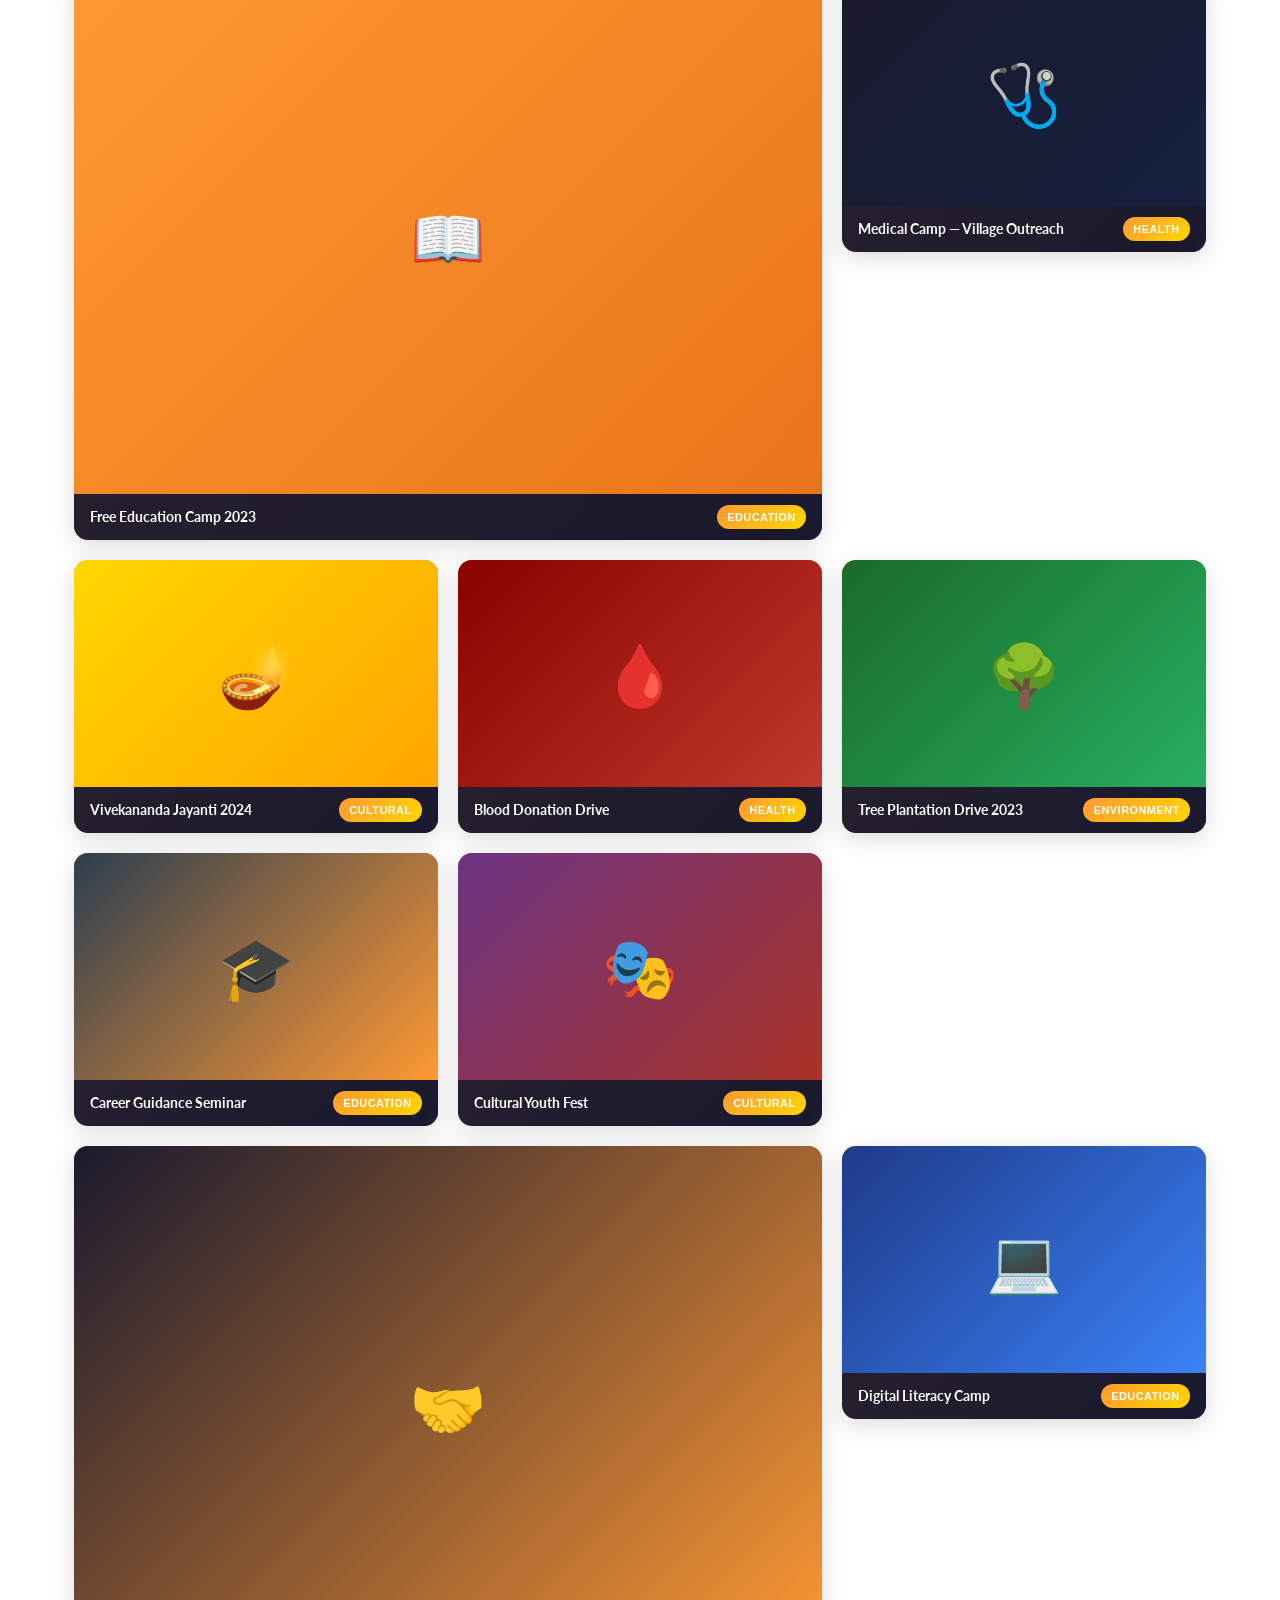
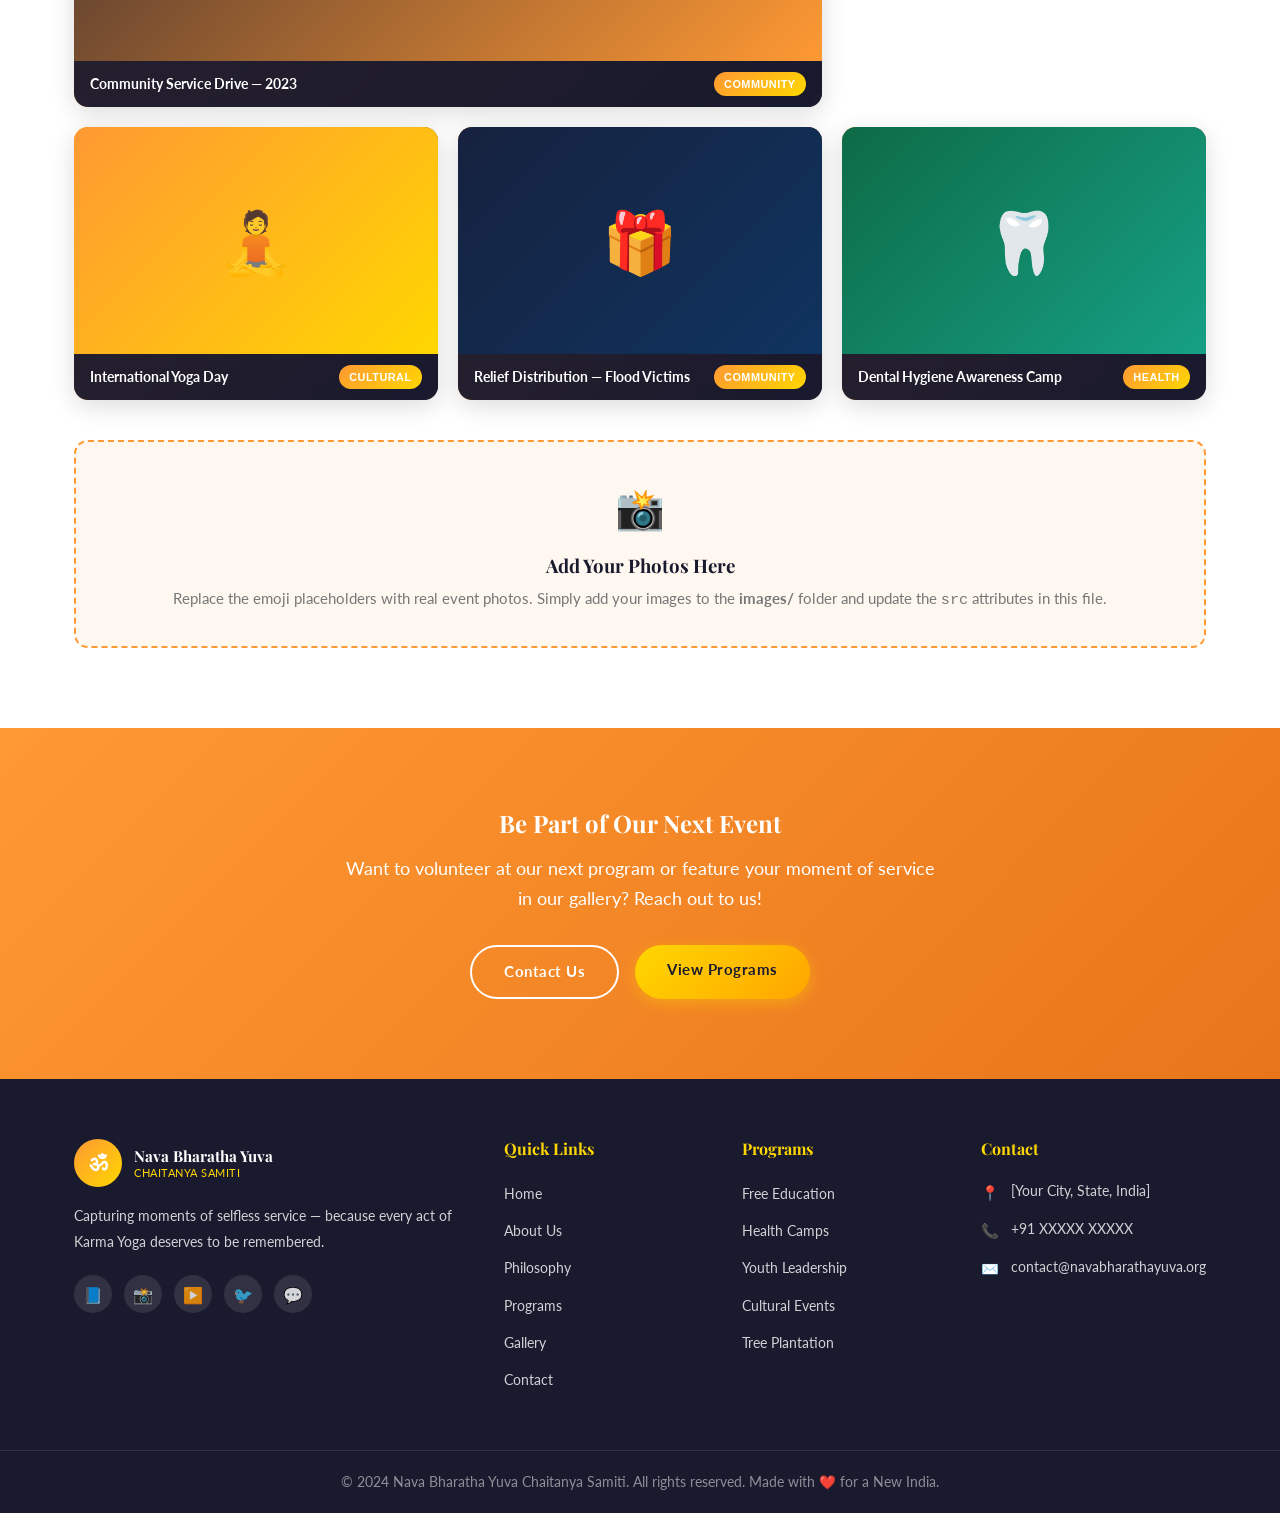
==== commit 13972ea0: "changes" ====
--- a/gallery.html
+++ b/gallery.html
@@ -8,41 +8,347 @@
   <link rel="stylesheet" href="css/style.css" />
   <link rel="icon" href="data:image/svg+xml,<svg xmlns=%22http://www.w3.org/2000/svg%22 viewBox=%220 0 100 100%22><text y=%22.9em%22 font-size=%2290%22>🪔</text></svg>" />
   <style>
-    /* Gallery specific overrides */
+    /* ═══════════════════════════════════════
+       MARQUEE TICKER
+    ═══════════════════════════════════════ */
+    .marquee-wrapper {
+      background: linear-gradient(90deg, #1A1A2E, #16213E, #1A1A2E);
+      border-top: 2px solid #FF9933;
+      border-bottom: 2px solid #FF9933;
+      padding: 0.6rem 0;
+      overflow: hidden;
+      white-space: nowrap;
+      position: relative;
+    }
+    .marquee-label {
+      position: absolute;
+      left: 0; top: 0; bottom: 0;
+      background: linear-gradient(135deg, #FF9933, #FFD700);
+      color: #fff;
+      font-weight: 900;
+      font-size: 0.8rem;
+      letter-spacing: 2px;
+      text-transform: uppercase;
+      padding: 0 1.5rem;
+      display: flex;
+      align-items: center;
+      z-index: 2;
+      box-shadow: 6px 0 16px rgba(255,153,51,0.4);
+    }
+    .marquee-track {
+      display: inline-block;
+      animation: marqueeScroll 28s linear infinite;
+      padding-left: 200px;
+    }
+    .marquee-track:hover { animation-play-state: paused; }
+    .marquee-track span {
+      display: inline-block;
+      color: rgba(255,255,255,0.92);
+      font-size: 0.88rem;
+      font-weight: 600;
+      margin-right: 3rem;
+      letter-spacing: 0.5px;
+    }
+    .marquee-track span .dot {
+      color: #FF9933;
+      font-size: 1.2rem;
+      vertical-align: middle;
+      margin-right: 0.4rem;
+    }
+    @keyframes marqueeScroll {
+      0%   { transform: translateX(0); }
+      100% { transform: translateX(-50%); }
+    }
+
+    /* ═══════════════════════════════════════
+       HERO CAROUSEL
+    ═══════════════════════════════════════ */
+    .carousel-section {
+      position: relative;
+      width: 100%;
+      overflow: hidden;
+      background: #1A1A2E;
+    }
+    .carousel-slides {
+      display: flex;
+      transition: transform 0.7s cubic-bezier(0.77, 0, 0.18, 1);
+      will-change: transform;
+    }
+    .carousel-slide {
+      min-width: 100%;
+      height: 520px;
+      display: flex;
+      align-items: center;
+      justify-content: center;
+      flex-direction: column;
+      position: relative;
+      overflow: hidden;
+    }
+    .carousel-slide-bg {
+      position: absolute;
+      inset: 0;
+      display: flex;
+      align-items: center;
+      justify-content: center;
+      font-size: 12rem;
+      transition: transform 8s ease;
+      transform: scale(1.05);
+    }
+    .carousel-slide:hover .carousel-slide-bg { transform: scale(1.12); }
+    .carousel-slide-overlay {
+      position: absolute;
+      inset: 0;
+      background: linear-gradient(to top, rgba(0,0,0,0.85) 0%, rgba(0,0,0,0.3) 50%, rgba(0,0,0,0.4) 100%);
+    }
+    .carousel-slide-content {
+      position: relative;
+      z-index: 2;
+      text-align: center;
+      color: #fff;
+      padding: 2rem;
+      display: flex;
+      flex-direction: column;
+      align-items: center;
+      justify-content: flex-end;
+      height: 100%;
+      padding-bottom: 4rem;
+    }
+    .carousel-slide-badge {
+      display: inline-block;
+      background: rgba(255,153,51,0.9);
+      color: #fff;
+      font-size: 0.72rem;
+      font-weight: 800;
+      letter-spacing: 2px;
+      text-transform: uppercase;
+      padding: 0.3rem 1rem;
+      border-radius: 50px;
+      margin-bottom: 0.75rem;
+    }
+    .carousel-slide-title {
+      font-family: 'Playfair Display', serif;
+      font-size: clamp(1.5rem, 4vw, 2.4rem);
+      font-weight: 700;
+      margin-bottom: 0.5rem;
+      text-shadow: 0 2px 12px rgba(0,0,0,0.5);
+    }
+    .carousel-slide-sub {
+      font-size: 0.95rem;
+      color: rgba(255,255,255,0.8);
+      max-width: 520px;
+    }
+
+    /* Carousel Controls */
+    .carousel-btn {
+      position: absolute;
+      top: 50%;
+      transform: translateY(-50%);
+      background: rgba(255,153,51,0.85);
+      border: none;
+      color: #fff;
+      width: 50px; height: 50px;
+      border-radius: 50%;
+      font-size: 1.3rem;
+      cursor: pointer;
+      z-index: 10;
+      transition: background 0.3s, transform 0.3s;
+      display: flex; align-items: center; justify-content: center;
+      box-shadow: 0 4px 20px rgba(0,0,0,0.3);
+    }
+    .carousel-btn:hover {
+      background: #FF9933;
+      transform: translateY(-50%) scale(1.1);
+    }
+    .carousel-btn.prev { left: 1.5rem; }
+    .carousel-btn.next { right: 1.5rem; }
+
+    /* Carousel Dots */
+    .carousel-dots {
+      position: absolute;
+      bottom: 1.2rem;
+      left: 50%;
+      transform: translateX(-50%);
+      display: flex;
+      gap: 0.5rem;
+      z-index: 10;
+    }
+    .carousel-dot {
+      width: 10px; height: 10px;
+      border-radius: 50%;
+      background: rgba(255,255,255,0.4);
+      cursor: pointer;
+      border: none;
+      transition: background 0.3s, transform 0.3s, width 0.3s;
+      padding: 0;
+    }
+    .carousel-dot.active {
+      background: #FF9933;
+      width: 28px;
+      border-radius: 5px;
+      transform: scale(1);
+    }
+
+    /* Carousel Thumbnails */
+    .carousel-thumbs {
+      display: flex;
+      gap: 0.5rem;
+      justify-content: center;
+      padding: 0.75rem 1rem;
+      background: #16213E;
+      overflow-x: auto;
+      scrollbar-width: none;
+    }
+    .carousel-thumbs::-webkit-scrollbar { display: none; }
+    .carousel-thumb {
+      width: 72px; height: 52px;
+      border-radius: 6px;
+      overflow: hidden;
+      cursor: pointer;
+      border: 2px solid transparent;
+      transition: border-color 0.3s, transform 0.3s;
+      flex-shrink: 0;
+      display: flex;
+      align-items: center;
+      justify-content: center;
+      font-size: 1.5rem;
+    }
+    .carousel-thumb.active { border-color: #FF9933; transform: scale(1.08); }
+    .carousel-thumb:hover   { border-color: rgba(255,153,51,0.6); }
+
+    /* ═══════════════════════════════════════
+       GALLERY GRID — ENHANCED
+    ═══════════════════════════════════════ */
     .gallery-item {
       cursor: pointer;
       display: flex;
       flex-direction: column;
       overflow: hidden;
       position: relative;
+      border-radius: 14px;
+      box-shadow: 0 6px 24px rgba(0,0,0,0.14);
+      transition: transform 0.35s ease, box-shadow 0.35s ease;
+    }
+    .gallery-item:hover {
+      transform: translateY(-8px) scale(1.02);
+      box-shadow: 0 18px 48px rgba(255,153,51,0.25);
     }
     .gitem-bg {
       flex: 1;
       display: flex;
       align-items: center;
       justify-content: center;
-      font-size: 3.5rem;
-      min-height: 180px;
-      transition: transform 0.3s ease;
-    }
-    .gallery-item:hover .gitem-bg { transform: scale(1.07); }
+      font-size: 3.8rem;
+      min-height: 190px;
+      transition: transform 0.4s ease;
+      position: relative;
+    }
+    .gallery-item:hover .gitem-bg { transform: scale(1.08); }
+
+    /* Shine sweep on hover */
+    .gitem-bg::after {
+      content: '';
+      position: absolute;
+      top: -100%; left: -100%;
+      width: 60%; height: 200%;
+      background: linear-gradient(105deg, transparent 40%, rgba(255,255,255,0.18) 50%, transparent 60%);
+      transition: left 0.6s ease;
+    }
+    .gallery-item:hover .gitem-bg::after { left: 200%; }
+
     .gitem-footer {
-      background: rgba(26,26,46,0.85);
+      background: rgba(26,26,46,0.92);
       color: #fff;
-      padding: 0.6rem 1rem;
+      padding: 0.7rem 1rem;
       font-size: 0.85rem;
       font-weight: 700;
       display: flex;
       justify-content: space-between;
       align-items: center;
+      backdrop-filter: blur(4px);
     }
     .gitem-cat {
-      background: #FF9933;
+      background: linear-gradient(135deg, #FF9933, #FFD700);
       color: #fff;
-      font-size: 0.7rem;
-      padding: 0.15rem 0.6rem;
+      font-size: 0.68rem;
+      padding: 0.18rem 0.65rem;
       border-radius: 50px;
+      font-weight: 800;
+      letter-spacing: 0.5px;
+      text-transform: uppercase;
+      white-space: nowrap;
+    }
+
+    /* Glowing border animation */
+    .gallery-item::before {
+      content: '';
+      position: absolute;
+      inset: 0;
+      border-radius: 14px;
+      padding: 2px;
+      background: linear-gradient(135deg, #FF9933, #FFD700, #FF9933);
+      -webkit-mask: linear-gradient(#fff 0 0) content-box, linear-gradient(#fff 0 0);
+      -webkit-mask-composite: xor;
+      mask-composite: exclude;
+      opacity: 0;
+      transition: opacity 0.35s;
+      z-index: 3;
+      pointer-events: none;
+    }
+    .gallery-item:hover::before { opacity: 1; }
+
+    /* Gallery Section Heading */
+    .gallery-section-heading {
+      text-align: center;
+      margin-bottom: 2rem;
+    }
+    .gallery-section-heading .sub-label {
+      font-size: 0.78rem;
+      letter-spacing: 3px;
+      text-transform: uppercase;
+      color: #FF9933;
+      font-weight: 800;
+      margin-bottom: 0.4rem;
+      display: block;
+    }
+
+    /* Stats strip */
+    .gallery-stats-strip {
+      display: flex;
+      justify-content: center;
+      gap: 3rem;
+      padding: 1.5rem 0;
+      background: linear-gradient(135deg, #FFF8F0, #fff);
+      border-top: 3px solid #FF9933;
+      border-bottom: 3px solid #FF9933;
+      margin: 2.5rem 0;
+      flex-wrap: wrap;
+    }
+    .gstat {
+      text-align: center;
+    }
+    .gstat-num {
+      font-family: 'Playfair Display', serif;
+      font-size: 2rem;
       font-weight: 700;
+      color: #FF9933;
+    }
+    .gstat-label {
+      font-size: 0.78rem;
+      color: #777;
+      text-transform: uppercase;
+      letter-spacing: 1px;
+    }
+
+    /* Responsive */
+    @media (max-width: 768px) {
+      .carousel-slide { height: 380px; }
+      .carousel-btn { width: 38px; height: 38px; font-size: 1rem; }
+      .carousel-slide-title { font-size: 1.4rem; }
+      .gallery-stats-strip { gap: 1.5rem; }
+    }
+    @media (max-width: 480px) {
+      .carousel-slide { height: 300px; }
+      .carousel-thumb { width: 56px; height: 42px; font-size: 1.2rem; }
     }
   </style>
 </head>
@@ -68,6 +374,7 @@
       <li><a href="about.html">About</a></li>
       <li><a href="services.html">Services</a></li>
       <li><a href="programs.html">Programs</a></li>
+      <li><a href="gallery.html" class="active">Gallery</a></li>
       <li><a href="contact.html">Contact</a></li>
     </ul>
     <div class="hamburger" role="button" aria-label="Toggle menu">
@@ -84,16 +391,138 @@
       <span class="sep">›</span>
       <span>Gallery</span>
     </div>
-    <h1>Our Gallery</h1>
+    <h1>📸 Our Gallery</h1>
     <p>Moments of service, joy, learning and community — captured in pictures. Every photo is a story of Karma Yoga in action.</p>
   </div>
 </div>
 
-<!-- ── Gallery ── -->
+<!-- ════════════════════════════════════════
+     MARQUEE TICKER
+════════════════════════════════════════ -->
+<div class="marquee-wrapper">
+  <div class="marquee-label">🔴 Live Updates</div>
+  <div class="marquee-track">
+    <span><span class="dot">✦</span> Free Education Camp 2024 — 300+ students benefited!</span>
+    <span><span class="dot">✦</span> Vivekananda Jayanti Celebrations — Jan 12, 2024</span>
+    <span><span class="dot">✦</span> Blood Donation Drive — 120 units collected 🩸</span>
+    <span><span class="dot">✦</span> Tree Plantation — 500 saplings planted 🌳</span>
+    <span><span class="dot">✦</span> International Yoga Day 2024 — Yoga for All 🧘</span>
+    <span><span class="dot">✦</span> Medical Camp — 400+ patients examined 🩺</span>
+    <span><span class="dot">✦</span> Cultural Youth Fest — Celebrating Heritage 🎭</span>
+    <span><span class="dot">✦</span> Flood Relief Drive — Supporting Communities 🤝</span>
+    <!-- duplicate for seamless loop -->
+    <span><span class="dot">✦</span> Free Education Camp 2024 — 300+ students benefited!</span>
+    <span><span class="dot">✦</span> Vivekananda Jayanti Celebrations — Jan 12, 2024</span>
+    <span><span class="dot">✦</span> Blood Donation Drive — 120 units collected 🩸</span>
+    <span><span class="dot">✦</span> Tree Plantation — 500 saplings planted 🌳</span>
+    <span><span class="dot">✦</span> International Yoga Day 2024 — Yoga for All 🧘</span>
+    <span><span class="dot">✦</span> Medical Camp — 400+ patients examined 🩺</span>
+    <span><span class="dot">✦</span> Cultural Youth Fest — Celebrating Heritage 🎭</span>
+    <span><span class="dot">✦</span> Flood Relief Drive — Supporting Communities 🤝</span>
+  </div>
+</div>
+
+<!-- ════════════════════════════════════════
+     HERO CAROUSEL
+════════════════════════════════════════ -->
+<div class="carousel-section">
+  <div class="carousel-slides" id="carouselSlides">
+
+    <!-- Slide 1 -->
+    <div class="carousel-slide">
+      <div class="carousel-slide-bg" style="background:linear-gradient(135deg,#FF9933,#E8751A);">📖</div>
+      <div class="carousel-slide-overlay"></div>
+      <div class="carousel-slide-content">
+        <span class="carousel-slide-badge">📖 Education</span>
+        <h2 class="carousel-slide-title">Free Education Camp 2023</h2>
+        <p class="carousel-slide-sub">Empowering 300+ students with free tuition, career guidance & competitive exam coaching in rural areas.</p>
+      </div>
+    </div>
+
+    <!-- Slide 2 -->
+    <div class="carousel-slide">
+      <div class="carousel-slide-bg" style="background:linear-gradient(135deg,#FFD700,#FFA500);">🪔</div>
+      <div class="carousel-slide-overlay"></div>
+      <div class="carousel-slide-content">
+        <span class="carousel-slide-badge">🎭 Cultural</span>
+        <h2 class="carousel-slide-title">Vivekananda Jayanti 2024</h2>
+        <p class="carousel-slide-sub">Celebrating the birth anniversary of Swami Vivekananda with youth cultural programs and spiritual discourses.</p>
+      </div>
+    </div>
+
+    <!-- Slide 3 -->
+    <div class="carousel-slide">
+      <div class="carousel-slide-bg" style="background:linear-gradient(135deg,#1a6b28,#27ae60);">🌳</div>
+      <div class="carousel-slide-overlay"></div>
+      <div class="carousel-slide-content">
+        <span class="carousel-slide-badge">🌱 Environment</span>
+        <h2 class="carousel-slide-title">Tree Plantation Drive 2023</h2>
+        <p class="carousel-slide-sub">500+ saplings planted across villages — because protecting nature is Karma Yoga for the planet.</p>
+      </div>
+    </div>
+
+    <!-- Slide 4 -->
+    <div class="carousel-slide">
+      <div class="carousel-slide-bg" style="background:linear-gradient(135deg,#1A1A2E,#FF9933);">🤝</div>
+      <div class="carousel-slide-overlay"></div>
+      <div class="carousel-slide-content">
+        <span class="carousel-slide-badge">🤝 Community</span>
+        <h2 class="carousel-slide-title">Community Service Drive — 2023</h2>
+        <p class="carousel-slide-sub">Reaching the last mile — clothing drives, food distribution, and community welfare in underserved areas.</p>
+      </div>
+    </div>
+
+    <!-- Slide 5 -->
+    <div class="carousel-slide">
+      <div class="carousel-slide-bg" style="background:linear-gradient(135deg,#8B0000,#C0392B);">🩸</div>
+      <div class="carousel-slide-overlay"></div>
+      <div class="carousel-slide-content">
+        <span class="carousel-slide-badge">🏥 Health</span>
+        <h2 class="carousel-slide-title">Blood Donation Drive</h2>
+        <p class="carousel-slide-sub">120+ units of blood donated — every drop is a gift of life, every donor a hero of Karma Yoga.</p>
+      </div>
+    </div>
+
+  </div><!-- end .carousel-slides -->
+
+  <!-- Prev / Next -->
+  <button class="carousel-btn prev" id="carouselPrev" aria-label="Previous">&#8592;</button>
+  <button class="carousel-btn next" id="carouselNext" aria-label="Next">&#8594;</button>
+
+  <!-- Dots -->
+  <div class="carousel-dots" id="carouselDots"></div>
+</div>
+
+<!-- Thumbnail Strip -->
+<div class="carousel-thumbs" id="carouselThumbs">
+  <div class="carousel-thumb active" style="background:linear-gradient(135deg,#FF9933,#E8751A);" data-index="0">📖</div>
+  <div class="carousel-thumb" style="background:linear-gradient(135deg,#FFD700,#FFA500);" data-index="1">🪔</div>
+  <div class="carousel-thumb" style="background:linear-gradient(135deg,#1a6b28,#27ae60);" data-index="2">🌳</div>
+  <div class="carousel-thumb" style="background:linear-gradient(135deg,#1A1A2E,#FF9933);" data-index="3">🤝</div>
+  <div class="carousel-thumb" style="background:linear-gradient(135deg,#8B0000,#C0392B);" data-index="4">🩸</div>
+</div>
+
+<!-- ════════════════════════════════════════
+     GALLERY STATS STRIP
+════════════════════════════════════════ -->
+<div class="gallery-stats-strip">
+  <div class="gstat"><div class="gstat-num">12+</div><div class="gstat-label">Events Captured</div></div>
+  <div class="gstat"><div class="gstat-num">500+</div><div class="gstat-label">Photos</div></div>
+  <div class="gstat"><div class="gstat-num">5</div><div class="gstat-label">Categories</div></div>
+  <div class="gstat"><div class="gstat-num">2019–2024</div><div class="gstat-label">Years of Service</div></div>
+</div>
+
+<!-- ════════════════════════════════════════
+     GALLERY GRID
+════════════════════════════════════════ -->
 <section>
   <div class="container">
-    <h2 class="section-title reveal">Moments in Service</h2>
-    <span class="section-divider reveal"></span>
+    <div class="gallery-section-heading reveal">
+      <span class="sub-label">📸 Visual Stories</span>
+      <h2 class="section-title">Moments in Service</h2>
+      <span class="section-divider"></span>
+      <p class="section-subtitle">Every image tells a story of selfless action — Karma Yoga captured in colour and light</p>
+    </div>
 
     <!-- Filter Buttons -->
     <div class="gallery-filters reveal">
@@ -204,10 +633,10 @@
         </div>
       </div>
 
-    </div>
+    </div><!-- end .gallery-grid -->
 
     <!-- Upload Note -->
-    <div style="background:#FFF8F0;border:2px dashed #FF9933;border-radius:12px;padding:2rem;text-align:center;margin-top:2.5rem;" class="reveal">
+    <div style="background:#FFF8F0;border:2px dashed #FF9933;border-radius:14px;padding:2rem;text-align:center;margin-top:2.5rem;" class="reveal">
       <div style="font-size:2.5rem;margin-bottom:0.75rem;">📸</div>
       <h3 style="margin-bottom:0.5rem;">Add Your Photos Here</h3>
       <p style="color:#777;font-size:0.95rem;">Replace the emoji placeholders with real event photos. Simply add your images to the <strong>images/</strong> folder and update the <code>src</code> attributes in this file.</p>
@@ -294,5 +723,93 @@
 </footer>
 
 <script src="js/main.js"></script>
+
+<!-- ════════════════════════════════════════
+     CAROUSEL SCRIPT
+════════════════════════════════════════ -->
+<script>
+(function () {
+  const slides   = document.querySelectorAll('.carousel-slide');
+  const track    = document.getElementById('carouselSlides');
+  const dotsWrap = document.getElementById('carouselDots');
+  const thumbs   = document.querySelectorAll('.carousel-thumb');
+  let current    = 0;
+  let autoTimer  = null;
+  const total    = slides.length;
+
+  /* Build dots */
+  slides.forEach((_, i) => {
+    const d = document.createElement('button');
+    d.className = 'carousel-dot' + (i === 0 ? ' active' : '');
+    d.setAttribute('aria-label', 'Slide ' + (i + 1));
+    d.addEventListener('click', () => goTo(i));
+    dotsWrap.appendChild(d);
+  });
+
+  function updateUI(idx) {
+    track.style.transform = `translateX(-${idx * 100}%)`;
+    document.querySelectorAll('.carousel-dot').forEach((d, i) => d.classList.toggle('active', i === idx));
+    thumbs.forEach((t, i) => t.classList.toggle('active', i === idx));
+  }
+
+  function goTo(idx) {
+    current = (idx + total) % total;
+    updateUI(current);
+    resetAuto();
+  }
+
+  function next() { goTo(current + 1); }
+  function prev() { goTo(current - 1); }
+
+  function startAuto() { autoTimer = setInterval(next, 4000); }
+  function resetAuto()  { clearInterval(autoTimer); startAuto(); }
+
+  document.getElementById('carouselNext').addEventListener('click', next);
+  document.getElementById('carouselPrev').addEventListener('click', prev);
+
+  thumbs.forEach(t => {
+    t.addEventListener('click', () => goTo(parseInt(t.dataset.index)));
+  });
+
+  /* Keyboard support */
+  document.addEventListener('keydown', e => {
+    if (e.key === 'ArrowRight') next();
+    if (e.key === 'ArrowLeft')  prev();
+  });
+
+  /* Touch / swipe support */
+  let touchStartX = 0;
+  track.addEventListener('touchstart', e => { touchStartX = e.touches[0].clientX; }, { passive: true });
+  track.addEventListener('touchend',   e => {
+    const dx = e.changedTouches[0].clientX - touchStartX;
+    if (Math.abs(dx) > 50) dx < 0 ? next() : prev();
+  });
+
+  updateUI(0);
+  startAuto();
+})();
+
+/* Gallery filter */
+(function () {
+  const filterBtns = document.querySelectorAll('.filter-btn');
+  const items      = document.querySelectorAll('.gallery-item[data-cat]');
+
+  filterBtns.forEach(btn => {
+    btn.addEventListener('click', () => {
+      filterBtns.forEach(b => b.classList.remove('active'));
+      btn.classList.add('active');
+      const f = btn.dataset.filter;
+      items.forEach(item => {
+        const show = (f === 'all' || item.dataset.cat === f);
+        item.style.display = show ? '' : 'none';
+        if (show) {
+          item.style.animation = 'fadeInUp 0.4s ease both';
+          setTimeout(() => { item.style.animation = ''; }, 500);
+        }
+      });
+    });
+  });
+})();
+</script>
 </body>
 </html>
--- a/css/style.css
+++ b/css/style.css
@@ -452,6 +452,7 @@
   text-align: center;
   position: relative;
   overflow: hidden;
+  transition: background 0.8s ease-in-out;
 }
 #quote-section::before {
   content: '\201C';
@@ -463,32 +464,55 @@
   line-height: 1;
   pointer-events: none;
 }
-.quote-rotator { max-width: 800px; margin: 0 auto; }
+.quote-container {
+  position: relative;
+  max-width: 860px;
+  margin: 0 auto;
+  padding: 2.5rem 3.5rem 2rem;
+  background: rgba(255,255,255,0.03);
+  border: 1px solid rgba(255,153,51,0.25);
+  border-radius: 16px;
+  box-shadow: 0 10px 40px rgba(0,0,0,0.3);
+}
+.quote-avatar {
+  width: 70px; height: 70px;
+  border-radius: 50%;
+  background: linear-gradient(135deg, var(--saffron), var(--gold));
+  margin: -4.5rem auto 1.25rem;
+  display: flex;
+  align-items: center;
+  justify-content: center;
+  font-size: 2.2rem;
+  box-shadow: 0 6px 20px rgba(255,153,51,0.4);
+  border: 3px solid var(--dark);
+}
+.quote-rotator { position: relative; z-index: 2; max-width: 760px; margin: 0 auto; }
 .quote-text {
   font-family: 'Playfair Display', serif;
-  font-size: clamp(1.3rem, 3vw, 2rem);
+  font-size: clamp(1.2rem, 2.8vw, 1.8rem);
   font-style: italic;
   color: var(--white);
-  min-height: 6rem;
-  display: flex;
-  align-items: center;
-  justify-content: center;
-  transition: opacity 0.6s ease;
-  line-height: 1.5;
-}
-.quote-text.fade { opacity: 0; }
+  min-height: 5.5rem;
+  display: flex;
+  align-items: center;
+  justify-content: center;
+  transition: opacity 0.4s ease, transform 0.4s ease;
+  line-height: 1.6;
+}
+.quote-text.fade { opacity: 0; transform: translateY(10px); }
 .quote-attribution {
   color: var(--gold);
-  font-size: 0.9rem;
-  margin-top: 1.5rem;
+  font-size: 0.85rem;
+  margin-top: 1.25rem;
   letter-spacing: 2px;
   text-transform: uppercase;
+  font-weight: 700;
 }
 .quote-dots {
   display: flex;
   gap: 0.5rem;
   justify-content: center;
-  margin-top: 2rem;
+  margin-top: 1.5rem;
 }
 .quote-dot {
   width: 8px; height: 8px;
@@ -497,7 +521,32 @@
   cursor: pointer;
   transition: background var(--transition), transform var(--transition);
 }
-.quote-dot.active { background: var(--gold); transform: scale(1.3); }
+.quote-dot.active { background: var(--gold); transform: scale(1.4); }
+
+.quote-btn {
+  position: absolute;
+  top: 50%;
+  transform: translateY(-50%);
+  background: rgba(26,26,46,0.8);
+  border: 1px solid rgba(255,153,51,0.5);
+  color: var(--gold);
+  width: 42px; height: 42px;
+  border-radius: 50%;
+  font-size: 1.5rem;
+  cursor: pointer;
+  transition: background 0.3s, transform 0.2s;
+  display: flex;
+  align-items: center;
+  justify-content: center;
+  z-index: 5;
+}
+.quote-btn:hover {
+  background: var(--saffron);
+  color: #fff;
+  transform: translateY(-50%) scale(1.1);
+}
+.quote-btn.prev { left: 0.75rem; }
+.quote-btn.next { right: 0.75rem; }
 
 /* ── CTA Section ───────────────────────── */
 .cta-section {
